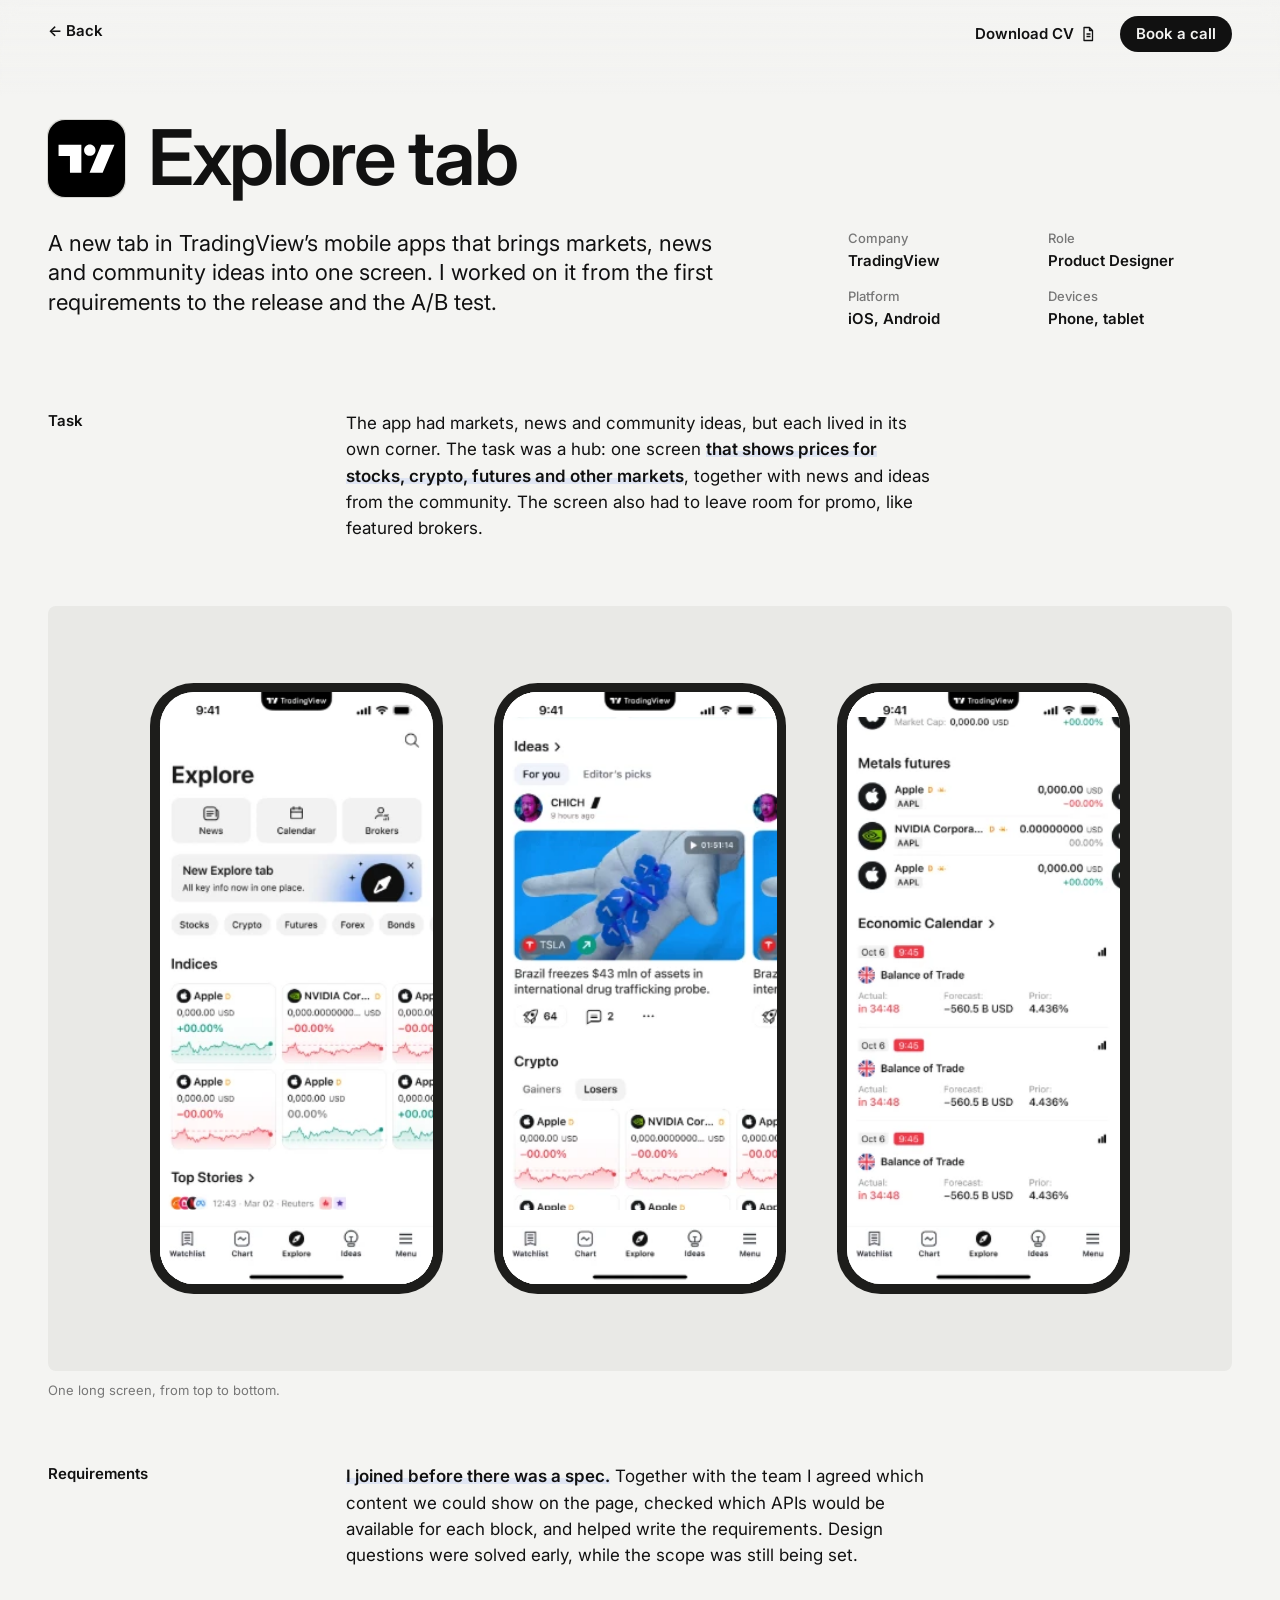
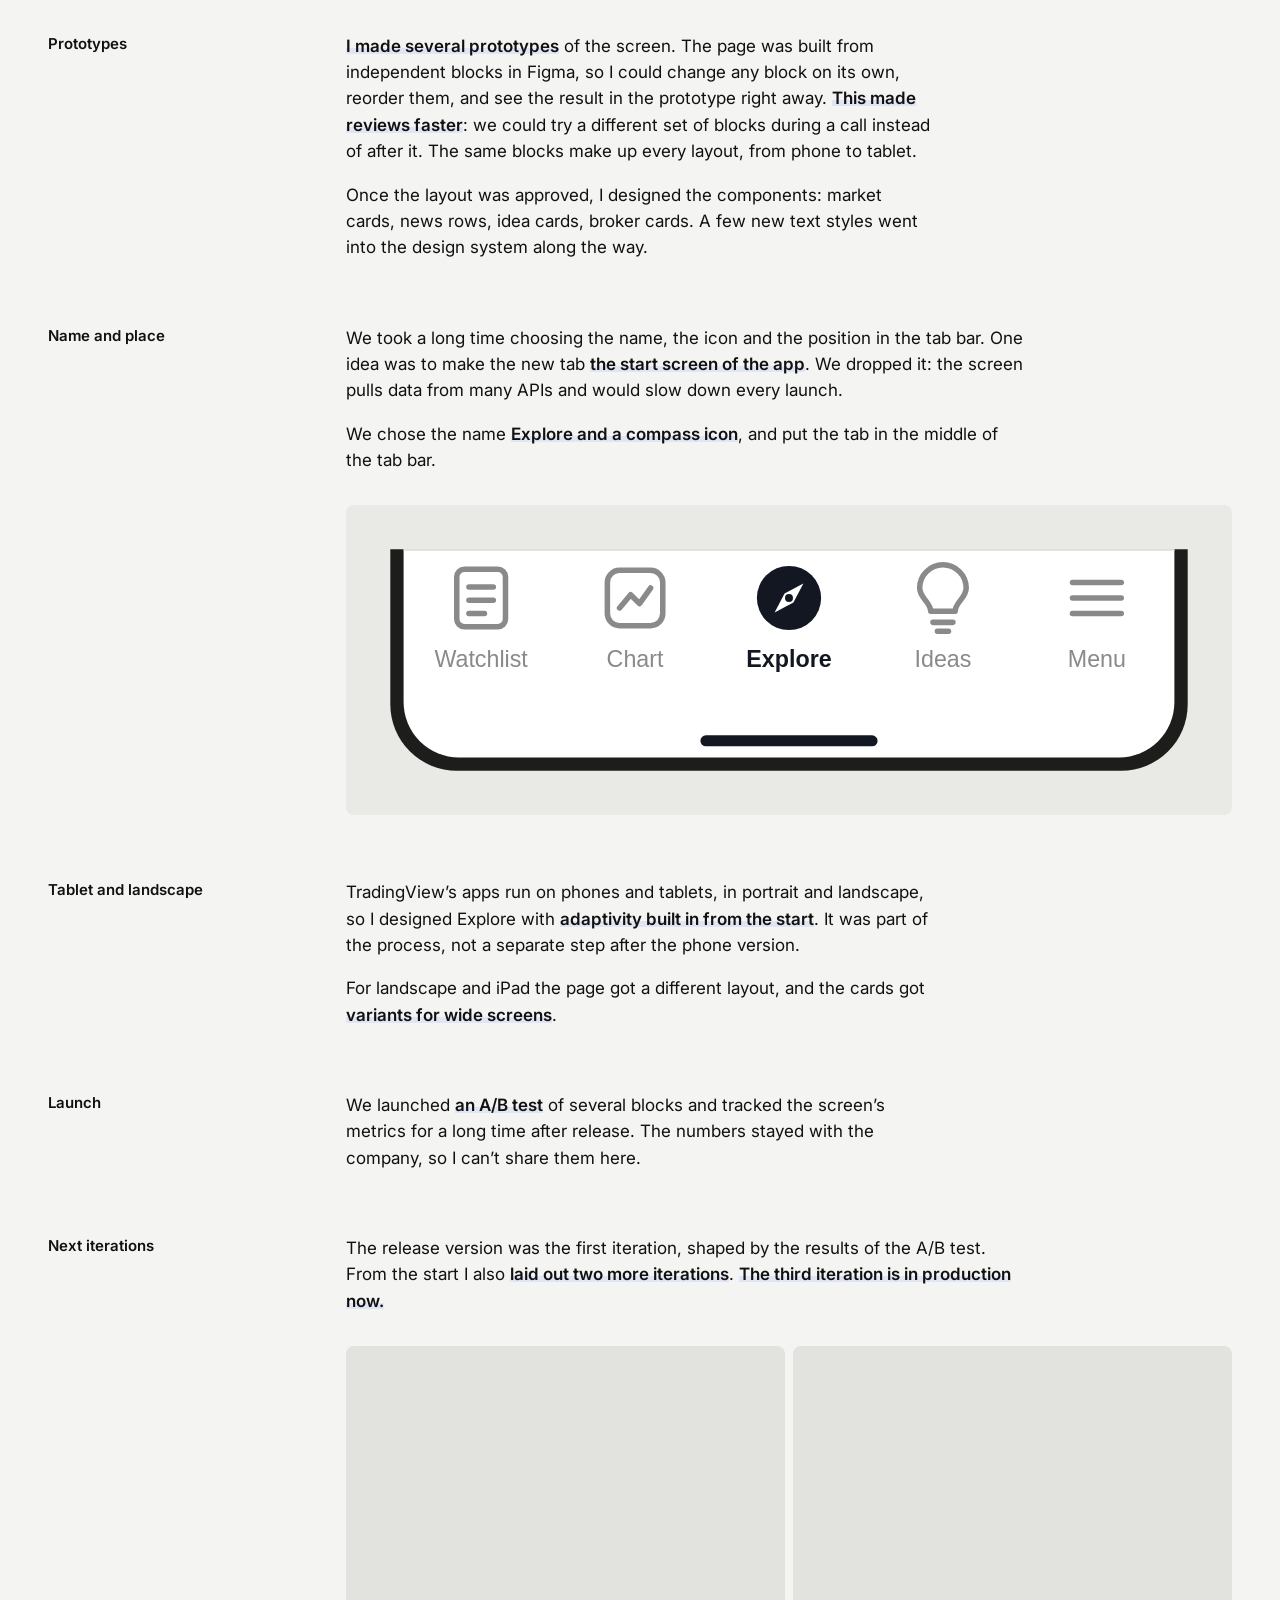
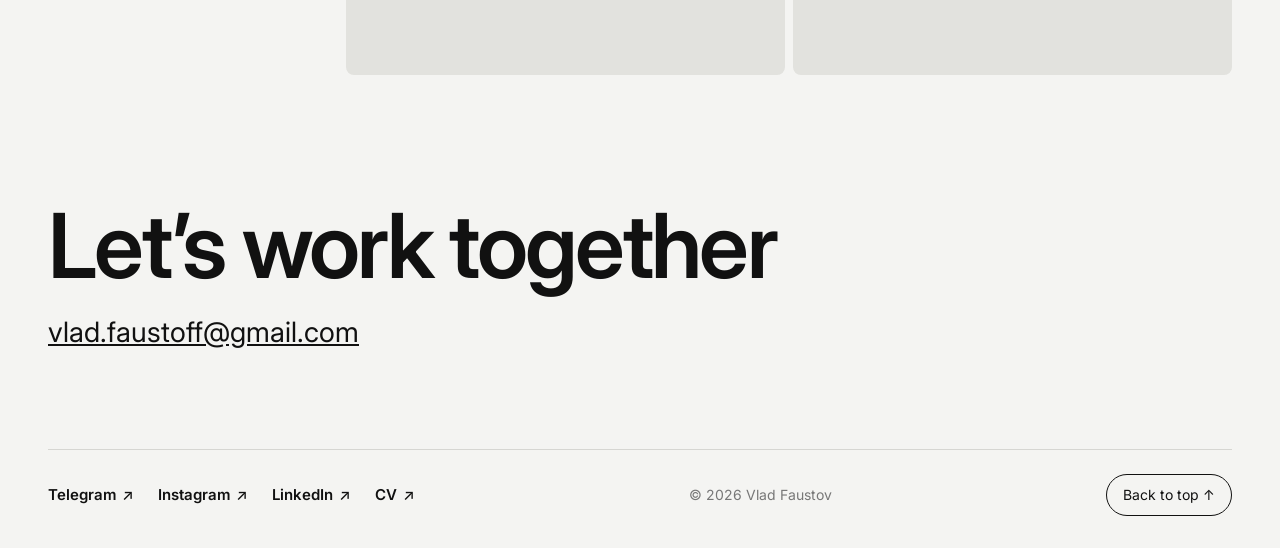
==== Site/cases/explore/index.html @ 8e5e7c3c "Add TradingView cases: Explore tab and iOS Widgets - Explore tab: hub screen story, three-phone scro" ====
<!doctype html>
<html lang="en">
<head>
  <meta charset="utf-8">
  <meta name="viewport" content="width=device-width, initial-scale=1">
  <title>Explore tab · Vlad Faustov</title>
  <link rel="icon" href="../../favicon.ico" sizes="any">
  <link rel="icon" href="../../assets/favicon/favicon-32.png" type="image/png">
  <link rel="apple-touch-icon" href="../../assets/favicon/apple-touch-icon.png">
  <meta name="description" content="Explore: a new hub tab in TradingView’s mobile apps that brings markets, news, ideas and brokers into one screen.">
  <link rel="preconnect" href="https://fonts.googleapis.com">
  <link rel="preconnect" href="https://fonts.gstatic.com" crossorigin>
  <link rel="stylesheet" href="https://fonts.googleapis.com/css2?family=Inter:wght@400;500;600;700&display=swap">
  <link rel="stylesheet" href="../../css/style.css">
  <link rel="stylesheet" href="../../css/case.css">
</head>
<body id="top">

  <!-- ============ TOP BLUR + NAV ============ -->
  <div class="top-blur" aria-hidden="true">
    <div></div><div></div><div></div><div></div><div></div><div></div>
  </div>

  <a class="link back" href="../../#work">← Back</a>

  <nav class="nav" aria-label="Main">
    <a class="link" href="#">Download CV <svg class="icon" viewBox="0 0 16 16" aria-hidden="true"><path d="M4 1.5h5.5L12.5 4.5v10h-8.5z M9.5 1.5v3h3 M6.5 8h4 M6.5 10.5h4" fill="none" stroke="currentColor" stroke-width="1.3" stroke-linejoin="round"/></svg></a>
    <a class="btn btn--primary" href="https://calendar.notion.so/meet/faustov/interview" target="_blank" rel="noopener">Book a call</a>
  </nav>

  <main>

    <!-- ============ CASE HEADER ============ -->
    <header class="cs-head">
      <h1 class="cs-head__title">
        <img class="cs-head__icon" src="../../assets/cases/explore/icon.svg" width="180" height="180" alt="">
        Explore tab
      </h1>
      <p class="cs-head__lead">
        A new tab in TradingView’s mobile apps that brings markets, news and
        community ideas into one screen. I worked on it from the first
        requirements to the release and the A/B test.
      </p>
      <dl class="cs-head__meta">
        <div><dt>Company</dt><dd>TradingView</dd></div>
        <div><dt>Role</dt><dd>Product Designer</dd></div>
        <div><dt>Platform</dt><dd>iOS, Android</dd></div>
        <div><dt>Devices</dt><dd>Phone, tablet</dd></div>
      </dl>
    </header>

    <!-- Block: task -->
    <section class="cs-block">
      <h2 class="cs-block__label">Task</h2>
      <div class="cs-block__body--text cs-text">
        <p>
          The app had markets, news and community ideas, but each lived in its own
          corner. The task was a hub: one screen <mark class="hl">that shows prices for stocks, crypto,
          futures and other markets</mark>, together with news and ideas from the community.
          The screen also had to leave room for promo, like featured brokers.
        </p>
      </div>
    </section>

    <!-- Block: three phones, one long screen at different scroll positions.
         Each phone shows the same tall screenshot (screen.webp, 235×2000);
         --y is the scroll offset in source pixels. To use a sharper export,
         replace the file and keep the same proportions. -->
    <section class="cs-block cs-block--full">
      <figure class="cs-figure">
        <div class="ex-phones" role="img"
             aria-label="The Explore screen on three iPhones, scrolled to the top, the middle and the end: indices, top stories, stocks, ideas, crypto, brokers, futures and the economic calendar">
          <div class="ex-phone" style="--y: 0"><div class="ex-phone__screen">
            <img class="ex-phone__page" src="../../assets/cases/explore/screen.webp" alt="">
            <div class="ex-phone__tabs"><img src="../../assets/cases/explore/screen.webp" alt=""></div>
          </div></div>
          <div class="ex-phone" style="--y: 760"><div class="ex-phone__screen">
            <img class="ex-phone__page" src="../../assets/cases/explore/screen.webp" alt="">
            <div class="ex-phone__status"><img src="../../assets/cases/explore/screen.webp" alt=""></div>
            <div class="ex-phone__tabs"><img src="../../assets/cases/explore/screen.webp" alt=""></div>
          </div></div>
          <div class="ex-phone" style="--y: 1491"><div class="ex-phone__screen">
            <img class="ex-phone__page" src="../../assets/cases/explore/screen.webp" alt="">
            <div class="ex-phone__status"><img src="../../assets/cases/explore/screen.webp" alt=""></div>
          </div></div>
        </div>
        <figcaption>One long screen, from top to bottom.</figcaption>
      </figure>
    </section>

    <!-- Block: requirements -->
    <section class="cs-block">
      <h2 class="cs-block__label">Requirements</h2>
      <div class="cs-block__body--text cs-text">
        <p>
          <mark class="hl">I joined before there was a spec.</mark> Together with the team I agreed which
          content we could show on the page, checked which APIs would be available
          for each block, and helped write the requirements. Design questions were
          solved early, while the scope was still being set.
        </p>
      </div>
    </section>

    <!-- Block: prototypes -->
    <section class="cs-block">
      <h2 class="cs-block__label">Prototypes</h2>
      <div class="cs-block__body--text cs-text">
        <p>
          <mark class="hl">I made several prototypes</mark> of the screen. The page was built from independent
          blocks in Figma, so I could change any block on its own, reorder them, and see
          the result in the prototype right away. <mark class="hl">This made reviews faster</mark>: we could
          try a different set of blocks during a call instead of after it.
          The same blocks make up every layout, from phone to tablet.
        </p>
        <p>
          Once the layout was approved, I designed the components: market cards, news
          rows, idea cards, broker cards. A few new text styles went into the design
          system along the way.
        </p>
      </div>
    </section>

    <!-- Block: name, icon, tab bar -->
    <section class="cs-block">
      <h2 class="cs-block__label">Name and place</h2>
      <div class="cs-block__body cs-stack">
        <div class="cs-text" style="max-width: 40em">
          <p>
            We took a long time choosing the name, the icon and the position in the tab bar.
            One idea was to make the new tab <mark class="hl">the start screen of the app</mark>. We dropped it:
            the screen pulls data from many APIs and would slow down every launch.
          </p>
          <p>
            We chose the name <mark class="hl">Explore and a compass icon</mark>, and put the tab in the middle
            of the tab bar.
          </p>
        </div>
        <figure class="cs-figure">
          <img src="../../assets/cases/explore/tabbar.svg" width="800" height="280" loading="lazy"
               alt="Tab bar: Watchlist, Chart, Explore with a filled compass icon in the middle, Ideas, Menu">
        </figure>
      </div>
    </section>

    <!-- Block: tablet & landscape -->
    <section class="cs-block">
      <h2 class="cs-block__label">Tablet and landscape</h2>
      <div class="cs-block__body--text cs-text">
        <p>
          TradingView’s apps run on phones and tablets, in portrait and landscape,
          so I designed Explore with <mark class="hl">adaptivity built in from the start</mark>.
          It was part of the process, not a separate step after the phone version.
        </p>
        <p>
          For landscape and iPad the page got a different layout, and the cards got
          <mark class="hl">variants for wide screens</mark>.
        </p>
      </div>
    </section>

    <!-- Block: launch -->
    <section class="cs-block">
      <h2 class="cs-block__label">Launch</h2>
      <div class="cs-block__body--text cs-text">
        <p>
          We launched <mark class="hl">an A/B test</mark> of several blocks and tracked the screen’s metrics
          for a long time after release. The numbers stayed with the company,
          so I can’t share them here.
        </p>
      </div>
    </section>

    <!-- Block: next iterations (images to be added) -->
    <section class="cs-block">
      <h2 class="cs-block__label">Next iterations</h2>
      <div class="cs-block__body cs-stack">
        <div class="cs-text" style="max-width: 40em">
          <p>
            The release version was the first iteration, shaped by the results of
            the A/B test. From the start I also <mark class="hl">laid out two more iterations</mark>.
            <mark class="hl">The third iteration is in production now.</mark>
          </p>
        </div>
        <div class="cs-cols-2">
          <div class="cs-img cs-img--4x3"></div>
          <div class="cs-img cs-img--4x3"></div>
        </div>
      </div>
    </section>

  </main>

  <!-- ============ FOOTER ============ -->
  <footer class="footer" id="contact">
    <h2 class="footer__title">Let’s work together</h2>
    <a class="footer__email" href="mailto:vlad.faustoff@gmail.com">vlad.faustoff@gmail.com</a>

    <div class="footer__bottom">
      <ul class="footer__links">
        <li><a class="link link--ext" href="https://t.me/faustov" target="_blank" rel="noopener noreferrer">Telegram</a></li>
        <li><a class="link link--ext" href="https://instagram.com/vladfaustov" target="_blank" rel="noopener noreferrer">Instagram</a></li>
        <li><a class="link link--ext" href="https://www.linkedin.com/in/faustov/" target="_blank" rel="noopener noreferrer">LinkedIn</a></li>
        <li><a class="link link--ext" href="#">CV</a></li>
      </ul>
      <p class="footer__copy">© 2026 Vlad Faustov</p>
      <a class="to-top" href="#top">Back to top ↑</a>
    </div>
  </footer>

</body>
</html>
---- Site/css/style.css ----
/* ==========================================================
   Rough skeleton — layout only, no effects yet.
   ========================================================== */

:root {
  --bg: #f4f4f2;
  --fg: #111;
  --muted: #777;
  --line: #d6d6d2;
  --ph: #e2e2de;

  --gutter: 48px;
  --gap: 16px;
  --card-gap: 8px;     /* between case cards and Playground tiles */
  --radius: 8px;      /* as on the Framer site: cards, playground tiles, photo */

  /* SF Pro via the system font: Apple doesn't allow hosting SF Pro on the
     web, but -apple-system renders it on macOS/iOS. Elsewhere — Inter,
     the closest free match (only downloaded when actually used). */
  --font: -apple-system, BlinkMacSystemFont, "SF Pro Text", "SF Pro Display", "Inter", "Segoe UI", Roboto, "Helvetica Neue", Arial, sans-serif;
}

*,
*::before,
*::after { box-sizing: border-box; }

html { scroll-behavior: smooth; }

/* No rubber-band bounce at the page edges: in Safari the bounce moves
   the content under the fixed blur and leaves the blur offset. */
html,
body { overscroll-behavior-y: none; }

body {
  margin: 0;
  background: var(--bg);
  color: var(--fg);
  font: 16px/1.45 var(--font);
  -webkit-font-smoothing: antialiased;
}

a { color: inherit; }
h1, h2, h3, h4, p, dl, dd, ul { margin: 0; }
ul { padding: 0; list-style: none; }

/* --- Helpers ----------------------------------------------------------- */

.label,
.job__dates,
.award__place {
  font-size: 13px;
  font-weight: 500;
  color: var(--muted);
}

/* NDA badge: same grey as empty case cards, dark grey text */
.tag {
  --tag-fg: #555;
  display: inline-block;
  margin-left: 2px;            /* + the space in the markup */
  padding: 1px 5px;
  border-radius: 4px;
  background: var(--ph);
  color: var(--tag-fg);
  font-size: 10px;
  font-weight: 600;
  line-height: 14px;
  letter-spacing: .02em;
  vertical-align: 6px;         /* centered on the title's cap height */
}

/* Grey placeholder for future images */
.ph {
  display: grid;
  place-items: center;
  background: var(--ph);
  border-radius: var(--radius);
  font-size: 12px;
  color: var(--muted);
}

/* --- Links (Framer style: semibold, no underline, ↗ for external) ------ */

.link {
  display: inline-flex;
  align-items: center;
  gap: 6px;
  font-weight: 600;
  font-size: 15px;
  line-height: 30px;
  text-decoration: none;
  color: var(--fg);
}

.link--ext::after {
  content: "↗";
  font-weight: 500;
}

.icon { width: 16px; height: 16px; }

/* --- Nav --------------------------------------------------------------- */

.nav {
  position: fixed;
  top: 16px;
  right: var(--gutter);
  z-index: 20;
  display: flex;
  align-items: center;
  gap: 24px;
}

/* --- Buttons ------------------------------------------------------------ */

.btn {
  display: inline-flex;
  align-items: center;
  height: 36px;
  padding: 0 16px;
  border-radius: 999px;
  font-weight: 600;
  font-size: 15px;
  text-decoration: none;
  white-space: nowrap;
  transition: opacity .15s ease;
}

.btn--primary {
  background: var(--fg);
  color: var(--bg);
}

.btn--primary:hover { opacity: .8; }

/* --- Progressive top blur ----------------------------------------------
   Stack of layers; each blurs twice as strong as the previous one and is
   masked to its own band, so blur grows smoothly towards the top edge.
   Fixes vs. the Framer version:
   - each layer is taller than the visible band (--blur-extra), so
     backdrop-filter has real pixels to sample below the band and
     there's no hard seam at the bottom edge;
   - masks overlap (fade in / hold / fade out), no visible steps;
   - -webkit- prefix for Safari, pointer-events off, gradient
     fallback where backdrop-filter isn't supported.
   ----------------------------------------------------------------------- */

.top-blur {
  --blur-h: 96px;     /* visible band height */
  --blur-extra: 32px; /* sampling area below the band */
  --blur-pad: 2px;    /* part hidden above the viewport */
  --s: calc(var(--blur-h) / 6);

  /* Top edge sits 2px above the screen: backdrop-filter leaves the
     outermost pixel row unblurred (1px see-through line in Safari).
     Kept tiny on purpose — Safari can lose the off-screen part of a
     fixed backdrop layer while scrolling, which shifts the whole blur
     down by that amount. */
  position: fixed;
  top: calc(var(--blur-pad) * -1);
  left: 0;
  right: 0;
  height: calc(var(--blur-pad) + var(--blur-h) + var(--blur-extra));
  z-index: 10;
  pointer-events: none;

  /* Own compositing layer: keeps Safari from desyncing the backdrop
     from the scrolled content during fast/momentum scrolling. */
  transform: translateZ(0);
  will-change: transform;
}

.top-blur > div {
  position: absolute;
  inset: 0;
  -webkit-backdrop-filter: blur(var(--b));
  backdrop-filter: blur(var(--b));
  /* band for layer n: fade in → hold → fade out, measured from the screen top */
  -webkit-mask-image: linear-gradient(to bottom,
    transparent calc(var(--blur-pad) + var(--m1)), #000 calc(var(--blur-pad) + var(--m2)),
    #000 calc(var(--blur-pad) + var(--m3)), transparent calc(var(--blur-pad) + var(--m4)));
  mask-image: linear-gradient(to bottom,
    transparent calc(var(--blur-pad) + var(--m1)), #000 calc(var(--blur-pad) + var(--m2)),
    #000 calc(var(--blur-pad) + var(--m3)), transparent calc(var(--blur-pad) + var(--m4)));
}

/* strongest at the top … weakest at the bottom */
.top-blur > div:nth-child(1) { --b: 16px;  --m1: -100px;            --m2: 0px;               --m3: var(--s);              --m4: calc(var(--s) * 2); }
.top-blur > div:nth-child(2) { --b: 8px;   --m1: 0px;               --m2: var(--s);          --m3: calc(var(--s) * 2);    --m4: calc(var(--s) * 3); }
.top-blur > div:nth-child(3) { --b: 4px;   --m1: var(--s);          --m2: calc(var(--s) * 2); --m3: calc(var(--s) * 3);   --m4: calc(var(--s) * 4); }
.top-blur > div:nth-child(4) { --b: 2px;   --m1: calc(var(--s) * 2); --m2: calc(var(--s) * 3); --m3: calc(var(--s) * 4);  --m4: calc(var(--s) * 5); }
.top-blur > div:nth-child(5) { --b: 1px;   --m1: calc(var(--s) * 3); --m2: calc(var(--s) * 4); --m3: calc(var(--s) * 5);  --m4: calc(var(--s) * 6); }
.top-blur > div:nth-child(6) { --b: 0.5px; --m1: calc(var(--s) * 4); --m2: calc(var(--s) * 5); --m3: calc(var(--s) * 6);  --m4: calc(var(--s) * 7); }

/* Soft tint so the nav stays readable over busy images */
.top-blur::after {
  content: "";
  position: absolute;
  inset: var(--blur-pad) 0 var(--blur-extra) 0;
  background: linear-gradient(to bottom, color-mix(in srgb, var(--bg) 55%, transparent), transparent);
}

@supports not ((backdrop-filter: blur(1px)) or (-webkit-backdrop-filter: blur(1px))) {
  .top-blur::after { background: linear-gradient(to bottom, var(--bg) 30%, transparent); }
}

/* --- Hero -------------------------------------------------------------- */

/* text | flexible space | links | photo — links stay next to the photo
   on any screen width, like in the Framer version */
.hero {
  display: grid;
  grid-template-columns: minmax(0, 560px) 1fr auto auto;
  gap: 32px 24px;
  padding: 120px var(--gutter) 64px;
  border-bottom: 1px solid var(--line);
}

.hero__text {
  grid-column: 1;
  display: grid;
  gap: 20px;
  align-content: start;
  font-weight: 600;
  font-size: 17px;
  line-height: 1.2;
}

.hero__hi { font: inherit; }

.hero__note {
  font-size: 13px;
  font-weight: 500;
  color: var(--muted);
}

.hero__links {
  grid-column: 3;
  display: grid;
  justify-items: end;
  align-content: start;
  gap: 6px;
}

.hero__photo {
  grid-column: 4;
  display: block;
  width: 150px;
  height: auto;
  aspect-ratio: 3 / 4;
  object-fit: cover;
  border-radius: var(--radius);
  background: var(--ph);   /* while the image loads */
}

/* --- Sections ---------------------------------------------------------- */

.section {
  padding: 64px var(--gutter);
  border-bottom: 1px solid var(--line);
}

/* No section headings: the first row starts right at the section top */
.section > .job:first-child { padding-top: 0; border-top: 0; }

/* --- Job --------------------------------------------------------------- */

.job {
  display: grid;
  grid-template-columns: repeat(12, 1fr);
  gap: var(--gap);
  padding: 32px 0;
  border-top: 1px solid var(--line);
}

.job__info {
  grid-column: 1 / 5;
  grid-row: 1;
  display: grid;
  gap: 4px;
  align-content: start;
}

/* Optional company icon: a smaller tile on the title line */
.job__info--icon { grid-template-columns: auto minmax(0, 1fr); column-gap: 12px; }
.job__info--icon > * { grid-column: 1 / -1; }
.job__info--icon > .job__icon { grid-column: 1; grid-row: 1; align-self: start; }
/* Icon lines up with the first line of the title, even when it wraps */
.job__info--icon > .job__company { grid-column: 2; grid-row: 1; align-self: start; padding-top: calc((40px - 1.15em) / 2); }

.job__company { font-size: 28px; line-height: 1.15; font-weight: 600; letter-spacing: -.01em; }
.job__role { color: var(--muted); }
.job__about { margin-top: 12px; font-size: 14px; color: var(--muted); }

/* Cases take 2/3 of the row and show two cards at a time. With more
   than two, the row scrolls sideways (js/cases.js adds the arrows);
   the info column stays put. */
.job__cases {
  grid-column: 5 / -1;
  grid-row: 1;
  display: flex;
  gap: var(--card-gap);
  min-width: 0;
  overflow-x: auto;
  overscroll-behavior-x: contain;
  scroll-snap-type: x mandatory;
  scroll-behavior: smooth;
  scrollbar-width: none;
}
.job__cases::-webkit-scrollbar { display: none; }

.job__cases > .case {
  flex: 0 0 calc((100% - var(--card-gap)) / 2);
  scroll-snap-align: start;
}

/* Arrow layer: sits over the cards in the same grid cell, doesn't scroll.
   Arrows are vertically centred on the 4:3 images. */
.cases-nav {
  grid-column: 5 / -1;
  grid-row: 1;
  position: relative;
  container-type: inline-size;
  pointer-events: none;
}

.cases-nav__btn {
  position: absolute;
  top: calc((100cqw - var(--card-gap)) / 2 * .375);
  translate: 0 -50%;
  display: grid;
  place-items: center;
  width: 44px;
  height: 44px;
  padding: 0;
  border: 0;
  border-radius: 50%;
  background: #fff;
  color: var(--fg);
  box-shadow: 0 1px 2px rgb(0 0 0 / .08), 0 4px 16px rgb(0 0 0 / .12);
  font: inherit;
  font-size: 18px;
  line-height: 1;
  cursor: pointer;
  pointer-events: auto;
  transition: opacity .2s, scale .2s;
}
.cases-nav__btn:hover { scale: 1.06; }
.cases-nav__btn--prev { left: 12px; }
.cases-nav__btn--next { right: 12px; }
.cases-nav__btn[hidden] { display: grid; opacity: 0; pointer-events: none; }

/* --- Case card --------------------------------------------------------- */

.case {
  display: grid;
  /* Safari: an aspect-ratio child can push its grid item wider than the
     track, so cards overlapped. Lock the card to its track width. */
  grid-template-columns: minmax(0, 1fr);
  min-width: 0;
  gap: 6px;
  align-content: start;
  text-decoration: none;
}

.case__img {
  width: 100%;
  min-width: 0;
  aspect-ratio: 4 / 3;
  margin-bottom: 8px;
}

/* Real image in a card (placeholders use .ph) */
img.case__img {
  display: block;
  height: auto;
  object-fit: cover;
  border-radius: var(--radius);
  background: var(--ph);
}
/* Inlined SVG cover (js/cases.js): same box as an <img> cover */
svg.case__img {
  display: block;
  height: auto;
  clip-path: inset(0 round var(--radius));
}

/* Cover frame (js/cases.js): the cover zooms 10% on hover, same as the
   Playground video tiles, and stays clipped to the rounded corners */
.case__frame {
  min-width: 0;
  margin-bottom: 8px;
  overflow: hidden;
  isolation: isolate;   /* Safari: keep the scaled cover clipped */
  border-radius: var(--radius);
}
.case__frame > .case__img {
  margin-bottom: 0;
  transition: transform .6s cubic-bezier(.2, .7, .2, 1);
}
.case:hover .case__frame > .case__img,
.case:focus-visible .case__frame > .case__img { transform: scale(1.1); }
@media (prefers-reduced-motion: reduce) {
  .case__frame > .case__img { transition: none; transform: none !important; }
}

/* --- Animated case covers ----------------------------------------------
   The motion runs only while the card is hovered or focused, and pauses
   in place when the pointer leaves. Paused at 0% the keyframes give the
   resting state, so "reduce motion" just keeps everything paused. */

.kyc-col,
.tk {
  animation-play-state: paused;
}
.case:hover :is(.kyc-col, .tk),
.case:focus-visible :is(.kyc-col, .tk) {
  animation-play-state: running;
}
@media (prefers-reduced-motion: reduce) {
  .case:hover :is(.kyc-col, .tk),
  .case:focus-visible :is(.kyc-col, .tk) { animation-play-state: paused; }
}

/* KYC: three columns of screens drift, the middle one the other way.
   A column repeats every three screens (990 units), so the loop is seamless. */
.kyc-col {
  animation-duration: 60s;
  animation-timing-function: linear;
  animation-iteration-count: infinite;
}
.kyc-col--up   { animation-name: kyc-up; }
.kyc-col--down { animation-name: kyc-down; }
@keyframes kyc-up   { to { transform: translateY(-990px); } }
@keyframes kyc-down { to { transform: translateY(990px); } }

/* Tokens: the component sheet gets used. One ~9s timeline, played forward
   and then back (alternate), so changes are undone in reverse. Controls
   overlap and jump around the sheet a bit, but never more than two at once. */
.tk {
  transform-box: fill-box;
  transform-origin: center;
  animation-duration: 9.3s;
  animation-timing-function: ease-in-out;
  animation-iteration-count: infinite;
  animation-direction: alternate;
}
.tk-b1  { animation-name: tk-b1; }
.tk-b2  { animation-name: tk-b2; }
.tk-focus { animation-name: tk-focus; }
.tk-caret { animation-name: tk-caret; }
.tk-d1 { animation-name: tk-d1; }
.tk-d2 { animation-name: tk-d2; }
.tk-d3 { animation-name: tk-d3; }
.tk-d4 { animation-name: tk-d4; }
.tk-d5 { animation-name: tk-d5; }
.tk-d6 { animation-name: tk-d6; }
.tk-d7 { animation-name: tk-d7; }
.tk-d8 { animation-name: tk-d8; }
.tk-t2-track { animation-name: tk-on; }
.tk-t2-knob  { animation-name: tk-t2-knob; }
.tk-cb       { animation-name: tk-cb; }
.tk-cb-mark  { animation-name: tk-cb-mark; stroke-dasharray: 1; }
.tk-r1, .tk-r1-dot { animation-name: tk-r1; }
.tk-r2, .tk-r2-dot { animation-name: tk-r2; }
.tk-seg   { animation-name: tk-seg; }
.tk-fill  { animation-name: tk-fill; transform-origin: left center; }
.tk-knob  { animation-name: tk-knob; }
.tk-chip1 { animation-name: tk-chip1; }
.tk-chip2 { animation-name: tk-chip2; }
.tk-t1-track { animation-name: tk-off; }
.tk-t1-knob  { animation-name: tk-t1-knob; }
.tk-tab1 { animation-name: tk-tab1; }
.tk-tab3 { animation-name: tk-tab3; }

/* 2%: press primary button */
@keyframes tk-b1 { 0%, 2% { transform: scale(1); } 4% { transform: scale(.94); } 7%, 100% { transform: scale(1); } }
/* 6-40%: focus the password field, dots appear one by one, the caret follows */
@keyframes tk-focus { 0%, 6% { opacity: 0; } 8%, 37% { opacity: 1; } 40%, 100% { opacity: 0; } }
@keyframes tk-d1 { 0%, 10% { opacity: 0; transform: scale(.3); } 11%, 100% { opacity: 1; transform: scale(1); } }
@keyframes tk-d2 { 0%, 13% { opacity: 0; transform: scale(.3); } 14%, 100% { opacity: 1; transform: scale(1); } }
@keyframes tk-d3 { 0%, 16% { opacity: 0; transform: scale(.3); } 17%, 100% { opacity: 1; transform: scale(1); } }
@keyframes tk-d4 { 0%, 19% { opacity: 0; transform: scale(.3); } 20%, 100% { opacity: 1; transform: scale(1); } }
@keyframes tk-d5 { 0%, 22% { opacity: 0; transform: scale(.3); } 23%, 100% { opacity: 1; transform: scale(1); } }
@keyframes tk-d6 { 0%, 25% { opacity: 0; transform: scale(.3); } 26%, 100% { opacity: 1; transform: scale(1); } }
@keyframes tk-d7 { 0%, 28% { opacity: 0; transform: scale(.3); } 29%, 100% { opacity: 1; transform: scale(1); } }
@keyframes tk-d8 { 0%, 31% { opacity: 0; transform: scale(.3); } 32%, 100% { opacity: 1; transform: scale(1); } }
@keyframes tk-caret {
  0%, 6% { opacity: 0; transform: translateX(0); }
  8% { opacity: 1; }
  10% { transform: translateX(0px); }
  11% { transform: translateX(12px); }
  13% { transform: translateX(12px); }
  14% { transform: translateX(25px); }
  16% { transform: translateX(25px); }
  17% { transform: translateX(38px); }
  19% { transform: translateX(38px); }
  20% { transform: translateX(51px); }
  22% { transform: translateX(51px); }
  23% { transform: translateX(64px); }
  25% { transform: translateX(64px); }
  26% { transform: translateX(77px); }
  28% { transform: translateX(77px); }
  29% { transform: translateX(90px); }
  31% { transform: translateX(90px); }
  32% { transform: translateX(103px); }
  37% { opacity: 1; }
  40%, 100% { opacity: 0; transform: translateX(103px); }
}
/* 16%: slider, while the password is still being typed */
@keyframes tk-fill { 0%, 16% { transform: scaleX(1); } 24%, 100% { transform: scaleX(1.46); } }
@keyframes tk-knob { 0%, 16% { transform: translateX(0); } 24%, 100% { transform: translateX(60px); } }
/* 28%: chips */
@keyframes tk-chip1 { 0%, 28% { opacity: 1; } 31%, 100% { opacity: 0; } }
@keyframes tk-chip2 { 0%, 28% { opacity: 0; } 31%, 100% { opacity: 1; } }
/* 35%: tab bar */
@keyframes tk-tab1 { 0%, 35% { opacity: 1; } 38%, 100% { opacity: 0; } }
@keyframes tk-tab3 { 0%, 35% { opacity: 0; } 38%, 100% { opacity: 1; } }
/* 44%: switch on */
@keyframes tk-on      { 0%, 44% { opacity: 0; } 47%, 100% { opacity: 1; } }
@keyframes tk-t2-knob { 0%, 44% { transform: translateX(0); } 47%, 100% { transform: translateX(18px); } }
/* 52% and 55%: segmented control and radio, overlapping */
@keyframes tk-seg { 0%, 52% { transform: translateX(0); } 56%, 100% { transform: translateX(94px); } }
@keyframes tk-r1 { 0%, 55% { opacity: 1; transform: scale(1); } 58%, 100% { opacity: 0; transform: scale(.4); } }
@keyframes tk-r2 { 0%, 55% { opacity: 0; transform: scale(.4); } 58%, 100% { opacity: 1; transform: scale(1); } }
/* 64%: checkbox */
@keyframes tk-cb      { 0%, 64% { opacity: 0; } 66%, 100% { opacity: 1; } }
@keyframes tk-cb-mark { 0%, 65% { stroke-dashoffset: 1; } 68%, 100% { stroke-dashoffset: 0; } }
/* 74%: switch off */
@keyframes tk-off     { 0%, 74% { opacity: 1; } 77%, 100% { opacity: 0; } }
@keyframes tk-t1-knob { 0%, 74% { transform: translateX(18px); } 77%, 100% { transform: translateX(0); } }
/* 86%: press secondary button */
@keyframes tk-b2 { 0%, 86% { transform: scale(1); } 88% { transform: scale(.94); } 91%, 100% { transform: scale(1); } }

/* Live 3D card: the grey tile is half the size of the image area, centred;
   the model is drawn over the whole area and spills past the tile */
.case__3d { position: relative; }
.case__3d::before {
  content: "";
  position: absolute;
  inset: 25%;
  border-radius: var(--radius);
  background: var(--ph);
}
.case__3d canvas {
  position: relative;
  display: block;
  width: 100%;
  height: 100%;
  opacity: 0;
  transition: opacity .6s;
}
.case__3d.is-ready canvas { opacity: 1; }
.case__title { font-size: 16px; font-weight: 600; }
.case__desc { font-size: 14px; color: var(--muted); }

/* Clickable cases get an arrow; static ones don't */
.case--link .case__title::after { content: " →"; }

/* Title with an NDA tag: arrow goes right after the text, tag last */
.case__title:has(.tag) { display: flex; flex-wrap: wrap; align-items: baseline; column-gap: .3em; }
.case__title:has(.tag) .tag { order: 1; align-self: center; margin-left: 2px; vertical-align: 0; }

/* --- Awards (left) + Playground (right) -------------------------------
   Same columns as a job row: awards take the info column, playground
   takes the cases area. */

.split {
  display: grid;
  grid-template-columns: repeat(12, 1fr);
  gap: 40px var(--gap);
  align-items: start;
}

.split__awards {
  grid-column: 1 / 5;
  display: grid;
  gap: 4px;
}

.split__pg { grid-column: 5 / -1; }

/* Awards and Community share one item: icon tile on the left, text on the right */
.awards {
  display: grid;
  gap: 20px;
  margin-top: 20px;
}

.award {
  display: grid;
  grid-template-columns: 40px minmax(0, 1fr);
  column-gap: 12px;
  row-gap: 2px;
  align-content: start;
  text-decoration: none;
}

/* Icon tile (Awards, Community, company icons): 40px white square */
.award__icon,
.job__icon {
  grid-row: 1 / span 3;
  align-self: start;
  width: 40px;
  height: 40px;
  padding: 9px;
  box-sizing: border-box;
  border-radius: 10px;
  background: #fff;
  box-shadow: inset 0 0 0 1px rgb(0 0 0 / .06);
}
/* Company icon: an SVG logo sits inside the tile like the cups;
   a raster app icon (<img>) fills it edge to edge */
img.job__icon { padding: 0; object-fit: cover; }
div.job__icon { padding: 0; }
/* Logo that needs a black tile (TradingView) */
.job__icon--dark { padding: 2px; background: #000; box-shadow: none; }
.award__title { font-size: 15px; font-weight: 600; }
.award__desc { font-size: 13px; color: var(--muted); }
.award--link .award__title::after { content: " ↗"; font-weight: 500; }

/* Second list in the left column (Awards under Community) */
.split__next { margin-top: 48px; }

/* --- Playground (cursor grid, logic in js/playground.js) --------------- */

/* Each row is a justified line: flex: <aspect> 1 0 + aspect-ratio: <aspect> gives
   every tile in a row the same height and makes the row fill the full width.
   Rows never wrap; js/playground.js hides tiles that would make a row too short,
   so the whole grid always stays a clean rectangle. */
.pg__row {
  display: flex;
  flex-wrap: nowrap;
  /* js/playground.js reads these gaps, so CSS is the only place to change them */
  column-gap: var(--card-gap);
  margin-bottom: var(--card-gap);
}
.pg__row:last-child { margin-bottom: 0; }

.pg__tile {
  position: relative;
  isolation: isolate;   /* Safari: keep the scaled video clipped to the rounded corners */
  min-width: 0;   /* otherwise a <video>'s intrinsic width can stretch the row */
  overflow: hidden;
  border-radius: var(--radius);
  border: 1px solid rgb(0 0 0 / .08);
  background: var(--ph);
}

.pg__tile--hidden { display: none; }

/* Background is a bit larger than the tile so the parallax has room */
.pg__media {
  width: 100%;
  height: 100%;
  background-size: 120% 120%;
  background-position: 50% 50%;
}

/* Video tiles: fill the tile, cropping the frame as needed (source videos are shot
   with spare room, e.g. a square video in a wide tile loses only its top and bottom) */
.pg__media--video {
  display: block;
  object-fit: cover;
  object-position: 50% 50%;
  /* background = the video's own backdrop colour (set inline from the tile's `c`),
     so a sub-pixel gap at the edge never shows as a dark line */
  transition: transform .6s cubic-bezier(.2, .7, .2, 1);
}

/* Slight zoom while the cursor is over a video tile */
.pg__tile:hover .pg__media--video { transform: scale(1.1); }

.pg__label {
  position: absolute;
  left: 14px;
  bottom: 12px;
  color: #fff;
  font-size: 13px;
  opacity: .85;
  mix-blend-mode: difference;
}

/* --- Footer ------------------------------------------------------------ */

.footer {
  padding: 96px var(--gutter) 32px;
}

.footer__title {
  font-size: clamp(40px, 7vw, 96px);
  line-height: .95;
  letter-spacing: -.03em;
  font-weight: 600;
}

.footer__email {
  display: inline-block;
  margin-top: 24px;
  font-size: clamp(18px, 2.5vw, 28px);
}

.footer__bottom {
  display: flex;
  flex-wrap: wrap;
  align-items: center;
  justify-content: space-between;
  gap: 16px;
  margin-top: 96px;
  padding-top: 24px;
  border-top: 1px solid var(--line);
  font-size: 14px;
}

.footer__links { display: flex; flex-wrap: wrap; gap: 4px 24px; }
.footer__copy { color: var(--muted); }

.to-top {
  padding: 10px 16px;
  border: 1px solid var(--fg);
  border-radius: 999px;
  text-decoration: none;
}

/* --- Tablet ------------------------------------------------------------ */

@media (max-width: 960px) {
  /* Hero keeps the desktop layout (text | links | photo), like on Framer */
  .hero { column-gap: 16px; }
  .hero__photo { width: 130px; }

  .job__info,
  .job__cases,
  .cases-nav,
  .split__awards,
  .split__pg { grid-column: 1 / -1; }
  .job__cases,
  .cases-nav { grid-row: 2; }

  .awards { grid-template-columns: repeat(3, 1fr); gap: var(--gap); }
}

/* --- Hero on narrow screens (Framer layout) ----------------------------
   Text on top, full width. Below: links on the left, photo on the right,
   bottom-aligned with the last link. */

@media (max-width: 700px) {
  .hero { grid-template-columns: 1fr auto; row-gap: 32px; }
  .hero__text { grid-column: 1 / -1; }
  .hero__links { grid-column: 1; align-self: end; justify-items: start; gap: 4px; }
  .hero__photo { grid-column: 2; align-self: end; width: 100px; }
}

/* --- Phone ------------------------------------------------------------- */

@media (max-width: 600px) {
  :root { --gutter: 24px; }

  .hero { padding-top: 112px; padding-bottom: 48px; }  /* text starts below the top blur */
  .nav { gap: 16px; }

  /* Two half-width cards per row, no sideways scroll */
  .job__company { font-size: 24px; }

  .job__cases {
    display: grid;
    grid-template-columns: repeat(2, minmax(0, 1fr));
    row-gap: 24px;
    overflow: visible;
  }
  .cases-nav { display: none; }
  .case__title { font-size: 15px; }
  .case__desc { font-size: 13px; }
  .awards { grid-template-columns: 1fr; gap: 20px; }

  .footer__bottom { flex-direction: column; align-items: flex-start; }
}
---- Site/css/case.css ----
/* ==========================================================
   Case study page — rough skeleton.
   Loaded after style.css; reuses its tokens, nav, blur, footer.

   Cases won't all look the same, so the page is built from
   independent blocks. Each block is a 12-column row: an optional
   side label in columns 1-3, content in 4-12 or full width.
   Mix and reorder blocks freely per case.
   ========================================================== */

/* --- Back link (top-left, mirrors the nav) ---------------------------- */

.back {
  position: fixed;
  top: 16px;
  left: var(--gutter);
  z-index: 20;
}

/* --- Case header ------------------------------------------------------- */

.cs-head {
  display: grid;
  grid-template-columns: repeat(12, 1fr);
  gap: 32px var(--gap);
  padding: 120px var(--gutter) 48px;
}

.cs-head__title {
  grid-column: 1 / -1;
  display: flex;
  align-items: center;
  gap: .3em;
  font-size: clamp(40px, 6vw, 80px);
  line-height: 1;
  letter-spacing: -.03em;
  font-weight: 600;
}

/* App icon before the title. The icon is a squircle with transparent
   corners, so the grey border is drawn with drop-shadows: they follow
   the icon's real shape, unlike border-radius. */
.cs-head__icon {
  --ring: #d6d6d2;
  flex: none;
  width: 1em;
  height: 1em;
  filter:
    drop-shadow(1px 0 0 var(--ring))
    drop-shadow(-1px 0 0 var(--ring))
    drop-shadow(0 1px 0 var(--ring))
    drop-shadow(0 -1px 0 var(--ring));
}

.cs-head__lead {
  grid-column: 1 / 8;
  margin: 0;
  font-size: clamp(18px, 2vw, 22px);
  line-height: 1.35;
}

.cs-head__meta {
  grid-column: 9 / -1;
  display: grid;
  grid-template-columns: 1fr 1fr;
  gap: 16px;
  align-content: start;
}

.cs-head__meta dt { font-size: 13px; font-weight: 500; color: var(--muted); }
.cs-head__meta dd { margin: 2px 0 0; font-size: 15px; font-weight: 600; }

/* --- Blocks ------------------------------------------------------------ */

.cs-block {
  display: grid;
  grid-template-columns: repeat(12, 1fr);
  gap: var(--card-gap);
  padding: 32px var(--gutter);
}

.cs-block__label {
  grid-column: 1 / 4;
  font-size: 15px;
  font-weight: 600;
}

.cs-block__body       { grid-column: 4 / -1; }
.cs-block__body--text { grid-column: 4 / 10; }   /* comfortable line length */
.cs-block--full > *   { grid-column: 1 / -1; }

/* Placeholder media */
.cs-img      { display: block; width: 100%; border-radius: var(--radius); background: var(--ph); }
.cs-img--16x9 { aspect-ratio: 16 / 9; }
.cs-img--4x3  { aspect-ratio: 4 / 3; }
.cs-img--phone { aspect-ratio: 9 / 19.5; }
img.cs-img    { height: auto; object-fit: cover; }

/* Placeholder text: grey lines */
.ph-text { display: grid; gap: 10px; }
.ph-text span { height: 12px; border-radius: 3px; background: var(--ph); }
.ph-text span:nth-child(3n)   { width: 92%; }
.ph-text span:nth-child(4n)   { width: 76%; }
.ph-text span:last-child      { width: 48%; }
.ph-text--title span:first-child { height: 22px; width: 40%; margin-bottom: 6px; }

/* Grids inside a block */
.cs-cols-2 { display: grid; grid-template-columns: repeat(2, minmax(0, 1fr)); gap: var(--card-gap); }
.cs-cols-3 { display: grid; grid-template-columns: repeat(3, minmax(0, 1fr)); gap: var(--card-gap); }
.cs-cols-4 { display: grid; grid-template-columns: repeat(4, minmax(0, 1fr)); gap: var(--card-gap); }

/* Text + image side by side */
.cs-split {
  display: grid;
  grid-template-columns: minmax(0, 1fr) minmax(0, 1fr);
  gap: 32px;
  align-items: center;
}

/* Real text inside a block */
.cs-text { display: grid; gap: 1em; font-size: 17px; line-height: 1.55; }
.cs-text p { margin: 0; }
.cs-text--lead { font-size: clamp(18px, 2vw, 22px); line-height: 1.35; }

/* Image with its own aspect ratio (screenshots, mockups) */
.cs-figure { margin: 0; display: grid; gap: 10px; }
.cs-figure img { display: block; width: 100%; height: auto; border-radius: var(--radius); }
.cs-figure--white img { background: #fff; padding: 4% 3%; }
.cs-figure figcaption { font-size: 13px; color: var(--muted); }

/* Stack: text above media inside one body column */
.cs-stack { display: grid; gap: 32px; }

/* Metrics row */
.cs-metric { display: grid; gap: 6px; align-content: start; padding: 20px; border-radius: var(--radius); background: var(--ph); }
.cs-metric__value { font-size: clamp(28px, 3.2vw, 40px); font-weight: 600; letter-spacing: -.02em; line-height: 1.1; }
.cs-metric__label { font-size: 13px; line-height: 1.35; color: var(--muted); }

/* Quote */
.cs-quote {
  margin: 0;
  padding-left: 20px;
  border-left: 2px solid var(--fg);
  font-size: clamp(20px, 2.2vw, 26px);
  line-height: 1.35;
  letter-spacing: -.01em;
  font-weight: 500;
}
.cs-quote cite { display: block; margin-top: 12px; font-size: 13px; font-style: normal; font-weight: 500; color: var(--muted); letter-spacing: 0; }

/* Block type hint (for the skeleton only) */
.cs-hint {
  grid-column: 1 / -1;
  font-size: 12px;
  font-weight: 500;
  color: var(--muted);
}

/* --- Next case --------------------------------------------------------- */

.cs-next {
  display: grid;
  gap: 8px;
  margin: 64px var(--gutter) 0;
  padding: 48px 0;
  border-top: 1px solid var(--line);
  border-bottom: 1px solid var(--line);
  text-decoration: none;
}

.cs-next__label { font-size: 13px; font-weight: 500; color: var(--muted); }
.cs-next__title { font-size: clamp(28px, 4vw, 48px); font-weight: 600; letter-spacing: -.02em; }
.cs-next__title::after { content: " →"; }

/* --- Responsive -------------------------------------------------------- */

@media (max-width: 960px) {
  .cs-head__lead,
  .cs-head__meta,
  .cs-block__label,
  .cs-block__body,
  .cs-block__body--text { grid-column: 1 / -1; }

  .cs-head__meta { grid-template-columns: repeat(4, 1fr); }
  .cs-block__label { margin-bottom: 8px; }
}

@media (max-width: 600px) {
  .cs-head { padding-top: 112px; }
  .cs-head__meta { grid-template-columns: 1fr 1fr; }
  .cs-split,
  .cs-cols-2 { grid-template-columns: 1fr; }
  .cs-cols-3,
  .cs-cols-4 { grid-template-columns: repeat(2, minmax(0, 1fr)); }
}

/* NDA badge next to the case title: the card badge, scaled up */
/* A title with a badge flows as text, so the badge follows the last word */
.cs-head__title:has(> .tag) { display: block; }
.cs-head__title .tag {
  margin-left: .1em;
  padding: 3px 8px;
  border-radius: 6px;
  font-size: 14px;
  line-height: 18px;
  letter-spacing: .03em;
  vertical-align: .9em;
}

/* Token table: scrolls inside its box on narrow screens */
.cs-table-wrap { overflow-x: auto; border-radius: var(--radius); background: var(--ph); }
.cs-table { width: 100%; min-width: 560px; border-collapse: collapse; font-size: 14px; line-height: 1.4; }
.cs-table th { text-align: left; font-size: 12px; font-weight: 500; color: var(--muted); padding: 14px 16px 10px; }
.cs-table td { padding: 10px 16px; border-top: 1px solid var(--line); white-space: nowrap; font-variant-numeric: tabular-nums; }
.cs-table td:last-child { color: var(--muted); }
.cs-table code { font-family: ui-monospace, "SF Mono", Menlo, Consolas, monospace; font-size: 13px; }
.cs-table .sw {
  display: inline-block;
  width: 12px;
  height: 12px;
  margin-right: 8px;
  vertical-align: -1px;
  border-radius: 50%;
  background: var(--c);
  box-shadow: inset 0 0 0 1px rgba(0, 0, 0, .12);
}
.cs-caption { margin: -20px 0 0; font-size: 13px; color: var(--muted); }

/* Explore: three phones showing one tall screenshot at different scroll
   positions. The screenshot is 235×2000; a screen shows 235×509 of it.
   --y (per phone) is the scroll offset in source pixels. The status bar
   and tab bar are cut from the same image and pinned on top. */
.ex-phones {
  display: grid;
  grid-template-columns: repeat(3, minmax(0, 1fr));
  gap: clamp(16px, 4vw, 64px);
  padding: clamp(24px, 6vw, 80px) clamp(16px, 8vw, 140px);
  border-radius: var(--radius);
  background: #e9e9e6;
}
.ex-phone {
  padding: 3.2%;
  border-radius: 15% / 7%;
  background: #1d1d1b;
}
.ex-phone__screen {
  position: relative;
  aspect-ratio: 235 / 509;
  overflow: hidden;
  border-radius: 12.5% / 5.8%;
  background: #fff;
}
.ex-phone__screen img { position: absolute; left: 0; width: 100%; height: auto; max-width: none; }
.ex-phone__page { top: calc(-100% * var(--y) / 509); }
.ex-phone__status,
.ex-phone__tabs { position: absolute; left: 0; right: 0; overflow: hidden; background: #fff; }
.ex-phone__status { top: 0; height: calc(100% * 22 / 509); }
.ex-phone__status img { top: 0; }
.ex-phone__tabs { bottom: 0; height: calc(100% * 64 / 509); }
.ex-phone__tabs img { bottom: 0; }

/* Highlighted key point inside case text: semi-bold with a 10% blue
   marker stroke on the lower part of the line. Test on the Explore case. */
.hl {
  color: inherit;
  font-weight: 600;
  background: linear-gradient(transparent 58%, rgba(41, 98, 255, .1) 58%, rgba(41, 98, 255, .1) 92%, transparent 92%);
  -webkit-box-decoration-break: clone;
  box-decoration-break: clone;
}

/* --- iOS Widgets case --------------------------------------------------- */

.wd-ipad {
  padding: 3.4%;
  border-radius: 6.5% / 5%;
  background: #1d1d1b;
}
.wd-ipad__screen { overflow: hidden; border-radius: 3.6% / 2.7%; aspect-ratio: 3 / 4; }
.cs-figure .wd-ipad__screen img,
.cs-figure .ex-phone__screen img { border-radius: 0; }
.wd-ipad__screen img { display: block; width: 100%; height: 100%; object-fit: cover; }

/* Widget screenshot on the page background */
.cs-figure img.wd-shadow,
.wd-marked img { border-radius: 0; filter: drop-shadow(0 1px 2px rgba(0,0,0,.08)) drop-shadow(0 8px 24px rgba(0,0,0,.06)); }
.cs-figure img.wd-shadow { max-width: 440px; }

/* Data cell anatomy: image with outlined spots + numbered legend */
.wd-anatomy { width: min(100%, 400px); gap: 28px; }
.cs-figure .wd-legend-wrap { font-size: inherit; color: inherit; }
.wd-marked { position: relative; container-type: inline-size; }
.wd-mark {
  position: absolute;
  outline: 2px solid rgba(41, 98, 255, .5);
  outline-offset: 3px;
  /* The outline is drawn 3px outside, its radius grows by the offset; so
     subtract it. 58 / 1092: the visible corner of the widget (iOS draws a
     smooth "squircle", it reads smaller than its nominal 66 px). */
  border-radius: calc(100cqw * 58 / 1092 - 3px);
}
.wd-mark::before {
  content: attr(data-n);
  position: absolute;
  right: -16px;
  bottom: -16px;
  width: 22px;
  height: 22px;
  border-radius: 50%;
  background: #2962ff;
  color: #fff;
  font-size: 12px;
  font-weight: 600;
  line-height: 22px;
  text-align: center;
}
.wd-legend { margin: 0; padding: 0; list-style: none; display: grid; gap: 16px; counter-reset: wdl; font-size: 15px; line-height: 1.45; }
.wd-legend li { position: relative; padding-left: 34px; counter-increment: wdl; }
.wd-legend li::before {
  content: counter(wdl);
  position: absolute;
  left: 0;
  top: 0;
  width: 22px;
  height: 22px;
  border-radius: 50%;
  background: #2962ff;
  color: #fff;
  font-size: 12px;
  font-weight: 600;
  line-height: 22px;
  text-align: center;
}
.wd-legend b { font-weight: 600; }

/* Two "home screens": light and dark, widgets on the iOS grid.
   Horizontal layout: two small + medium on the left, large on the right.
   In px @3x: small 510, medium/large 1092 wide, gap 72, so the row is
   510 + 72 + 510 + 72 + 1092 = 2256. Below 600px: the old vertical stack. */
.wd-screens {
  display: grid;
  grid-template-columns: repeat(2, minmax(0, 1fr));
  gap: var(--card-gap);
}
.wd-screen {
  display: grid;
  place-items: center;
  padding: clamp(20px, 3.4vw, 48px) clamp(16px, 2.8vw, 40px);
  border-radius: var(--radius);
}
.wd-screen--light { background: linear-gradient(160deg, #d6e1f5, #dfe4f6 55%, #e6e6f6); }
.wd-screen--dark  { background: linear-gradient(160deg, #152038, #1a2142 55%, #20203f); }
.wd-grid {
  container-type: inline-size;
  width: min(100%, 740px);
}
.wd-grid > div {
  display: grid;
  grid-template-columns: 510fr 510fr 1092fr;
  align-items: start;
  gap: calc(100cqw * 72 / 2256);
}
.wd-grid img { display: block; width: 100%; height: auto; border-radius: 0; }
.wd-grid__wide  { grid-column: 1 / 3; align-self: end; }  /* bottom edge in line with the large one */
.wd-grid__large { grid-column: 3; grid-row: 1 / 3; }
@media (max-width: 1100px) {
  .wd-screens { grid-template-columns: 1fr; }
  .wd-screen--dark { display: none; }   /* no stacking: only the light panel */
}
@media (max-width: 600px) {
  .wd-grid { width: min(100%, 420px); }
  .wd-grid > div { grid-template-columns: 1fr 1fr; gap: calc(100cqw * 72 / 1092); }
  .wd-grid__wide,
  .wd-grid__large { grid-column: 1 / -1; grid-row: auto; }
}

/* iPhone SE vs Pro Max: text on the left, blueprint on the right.
   Light blueprint style: blue grid fading out at the edges, blue outlines,
   centre lines, dimension lines with slash ticks. No panel behind it. */
.wd-split {
  display: grid;
  grid-template-columns: minmax(0, 2fr) minmax(0, 3fr);
  gap: 40px;
  align-items: start;   /* text starts at the top edge of the picture */
}
.wd-split--sizes { grid-template-columns: minmax(0, 1fr) minmax(0, 460px); }
.wd-sizes { width: min(100%, 520px); }
.wd-sizes svg { display: block; width: 100%; height: auto; font-family: var(--font); --bp: #2251d1; }
.bp-grid        { fill: none; stroke: var(--bp); stroke-width: .5; opacity: .14; }
.bp-grid--major { stroke-width: .8; opacity: .3; }
.bp-obj   { fill: #fff; stroke: var(--bp); stroke-width: 2; }
.bp-sk    { fill: rgba(34, 81, 209, .06); stroke: var(--bp); stroke-width: 1; opacity: .75; }
.bp-axis  { stroke: var(--bp); stroke-width: .8; stroke-dasharray: 14 4 2 4; opacity: .55; }
.bp-ext,
.bp-dim   { stroke: var(--bp); stroke-width: 1; }
.bp-tick  { stroke: var(--bp); stroke-width: 2; }
.bp-num   { fill: var(--bp); font-size: 22px; font-weight: 600; font-variant-numeric: tabular-nums; letter-spacing: .04em; }
.bp-name  { fill: var(--bp); font-size: 20px; font-weight: 600; letter-spacing: .02em; }
@media (max-width: 1100px) {
  .wd-split { grid-template-columns: 1fr; gap: 24px; }
}

/* A phone screenshot stays right of the text until phone widths */
@media (max-width: 1100px) {
  .wd-split--phone { grid-template-columns: minmax(0, 1fr) minmax(0, var(--side, 220px)); gap: 32px; }
}
@media (max-width: 600px) {
  .wd-split--phone { grid-template-columns: 1fr; gap: 24px; }
}

/* iPad home screen next to the text, without the grey panel */
.wd-ipad--solo { width: min(100%, 440px); }

/* Lock Screen part */
.cs-figure img.wd-plain { border-radius: 0; }              /* transparent render */
.cs-figure img.wd-shot  { border-radius: 12px; }
/* Lock Screen pictures: keep them modest, also when stacked under the text */
.cs-figure img.wd-plain,
.cs-figure img.wd-shot { width: 100%; max-width: 420px; height: auto; }
.cs-figure img.wd-shot--wide { max-width: 400px; }
.wd-spec .cs-figure img { border-radius: 12px; }

.wd-limits {
  display: grid;
  grid-template-columns: repeat(4, minmax(0, 1fr));
  gap: var(--card-gap);
}
.wd-limit {
  display: grid;
  align-content: start;
  gap: 8px;
  padding: 20px;
  border-radius: var(--radius);
  background: linear-gradient(160deg, #d6e1f5, #dfe4f6 55%, #e6e6f6);
}
.wd-limit__title { margin: 0; font-size: 17px; font-weight: 600; letter-spacing: -.01em; }
.wd-limit p { margin: 0; font-size: 15px; line-height: 1.45; color: #3c4256; }

.wd-list { margin: 0; padding-left: 1.2em; display: grid; gap: .5em; }
.wd-list li::marker { color: var(--muted); }

.wd-phones {
  display: grid;
  width: min(100%, 260px);
}
.wd-phones img {
  display: block;
  width: 100%;
  height: auto;
  border-radius: 24px;
  box-shadow: inset 0 0 0 1px rgba(0, 0, 0, .08);
  outline: 1px solid rgba(0, 0, 0, .08);
  outline-offset: -1px;
}
@media (max-width: 1100px) {
  .wd-limits { grid-template-columns: repeat(2, minmax(0, 1fr)); }
}
@media (max-width: 600px) {
  .wd-limits { grid-template-columns: 1fr; }
}

/* Chapters inside a case, linked from the lead */
.cs-part {
  display: grid;
  gap: 8px;
  margin: 48px var(--gutter) 0;
  padding: 32px 0 16px;
  border-top: 1px solid var(--line);
  scroll-margin-top: 72px;
}
.cs-head + .cs-part { margin-top: 0; border-top: 0; padding-top: 16px; }
.cs-part__num { margin: 0; font-size: 13px; font-weight: 500; color: var(--muted); }
.cs-part__title { margin: 0; font-size: clamp(28px, 4vw, 48px); font-weight: 600; letter-spacing: -.02em; line-height: 1.1; }

.cs-head__lead a {
  color: inherit;
  text-decoration: underline;
  text-decoration-thickness: 1px;
  text-decoration-color: rgba(17, 17, 17, .3);
  text-underline-offset: .2em;
  transition: text-decoration-color .2s;
}
.cs-head__lead a:hover { text-decoration-color: currentColor; }
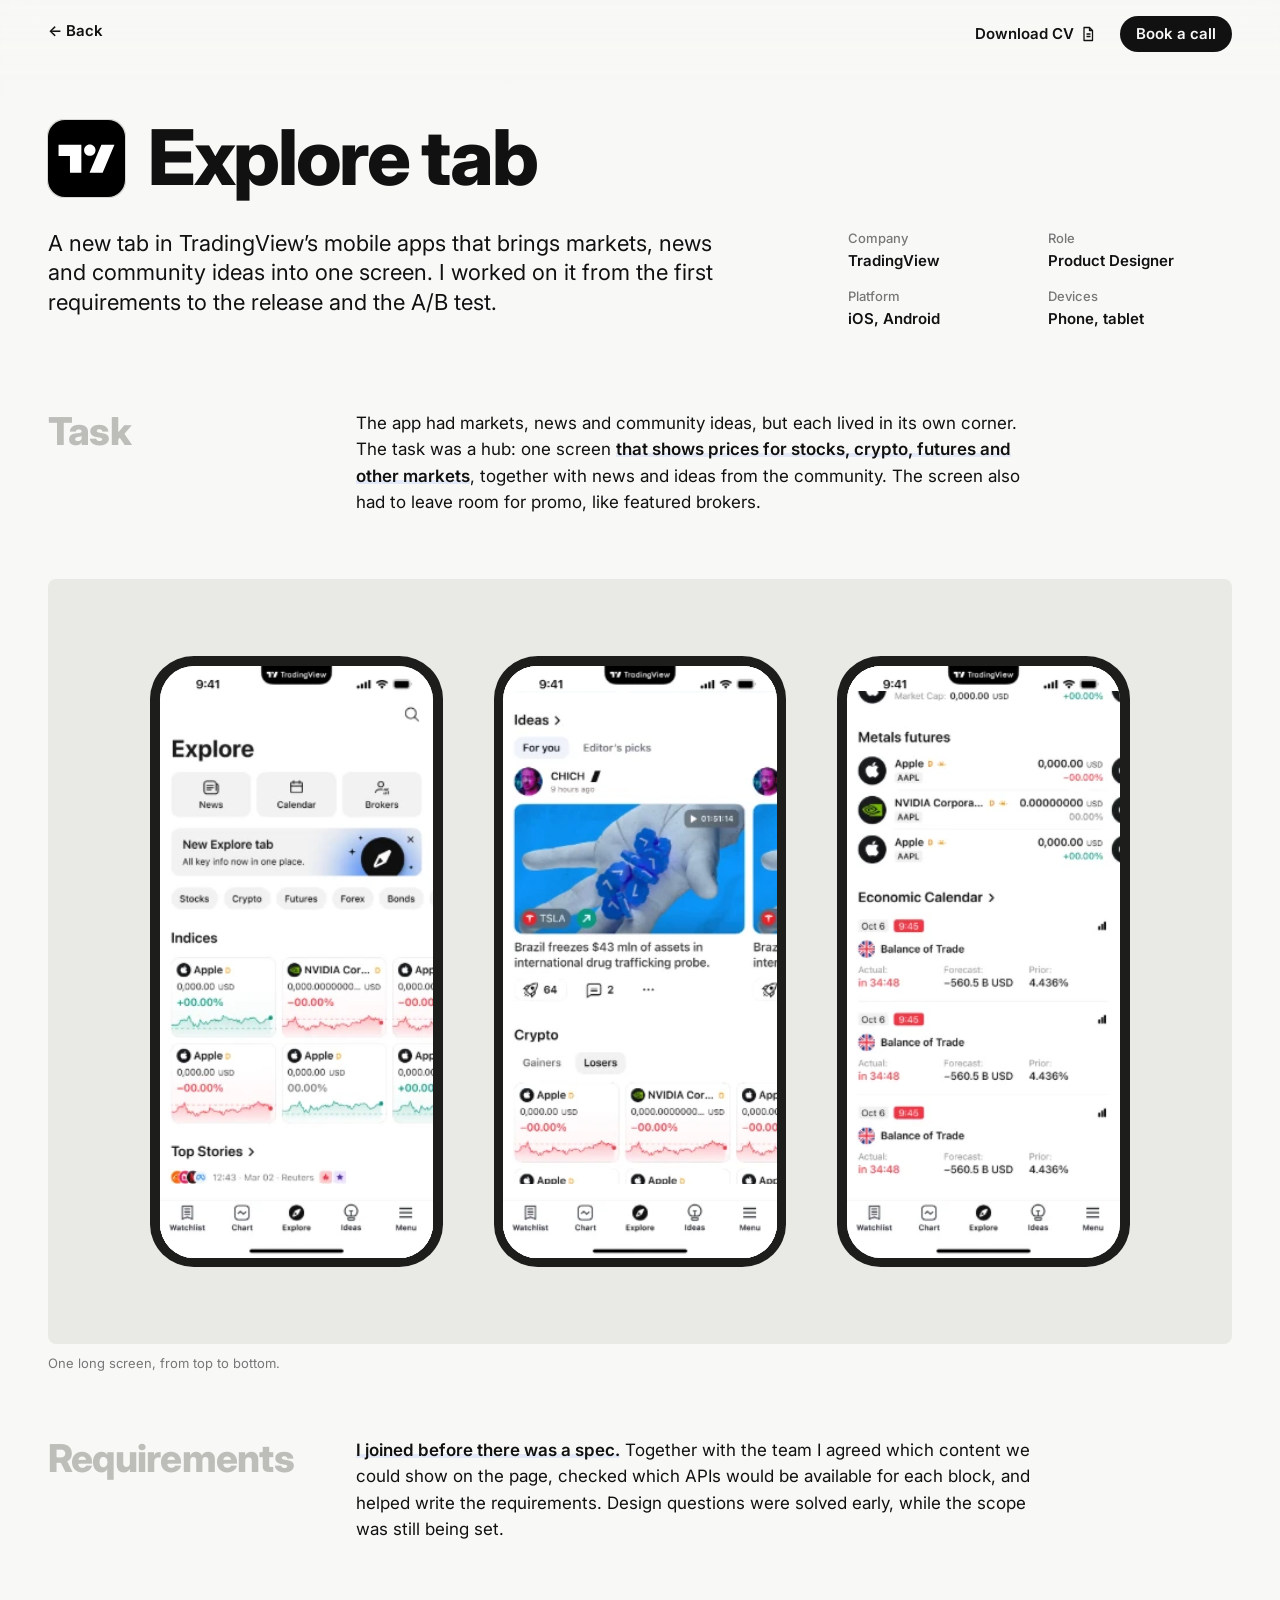
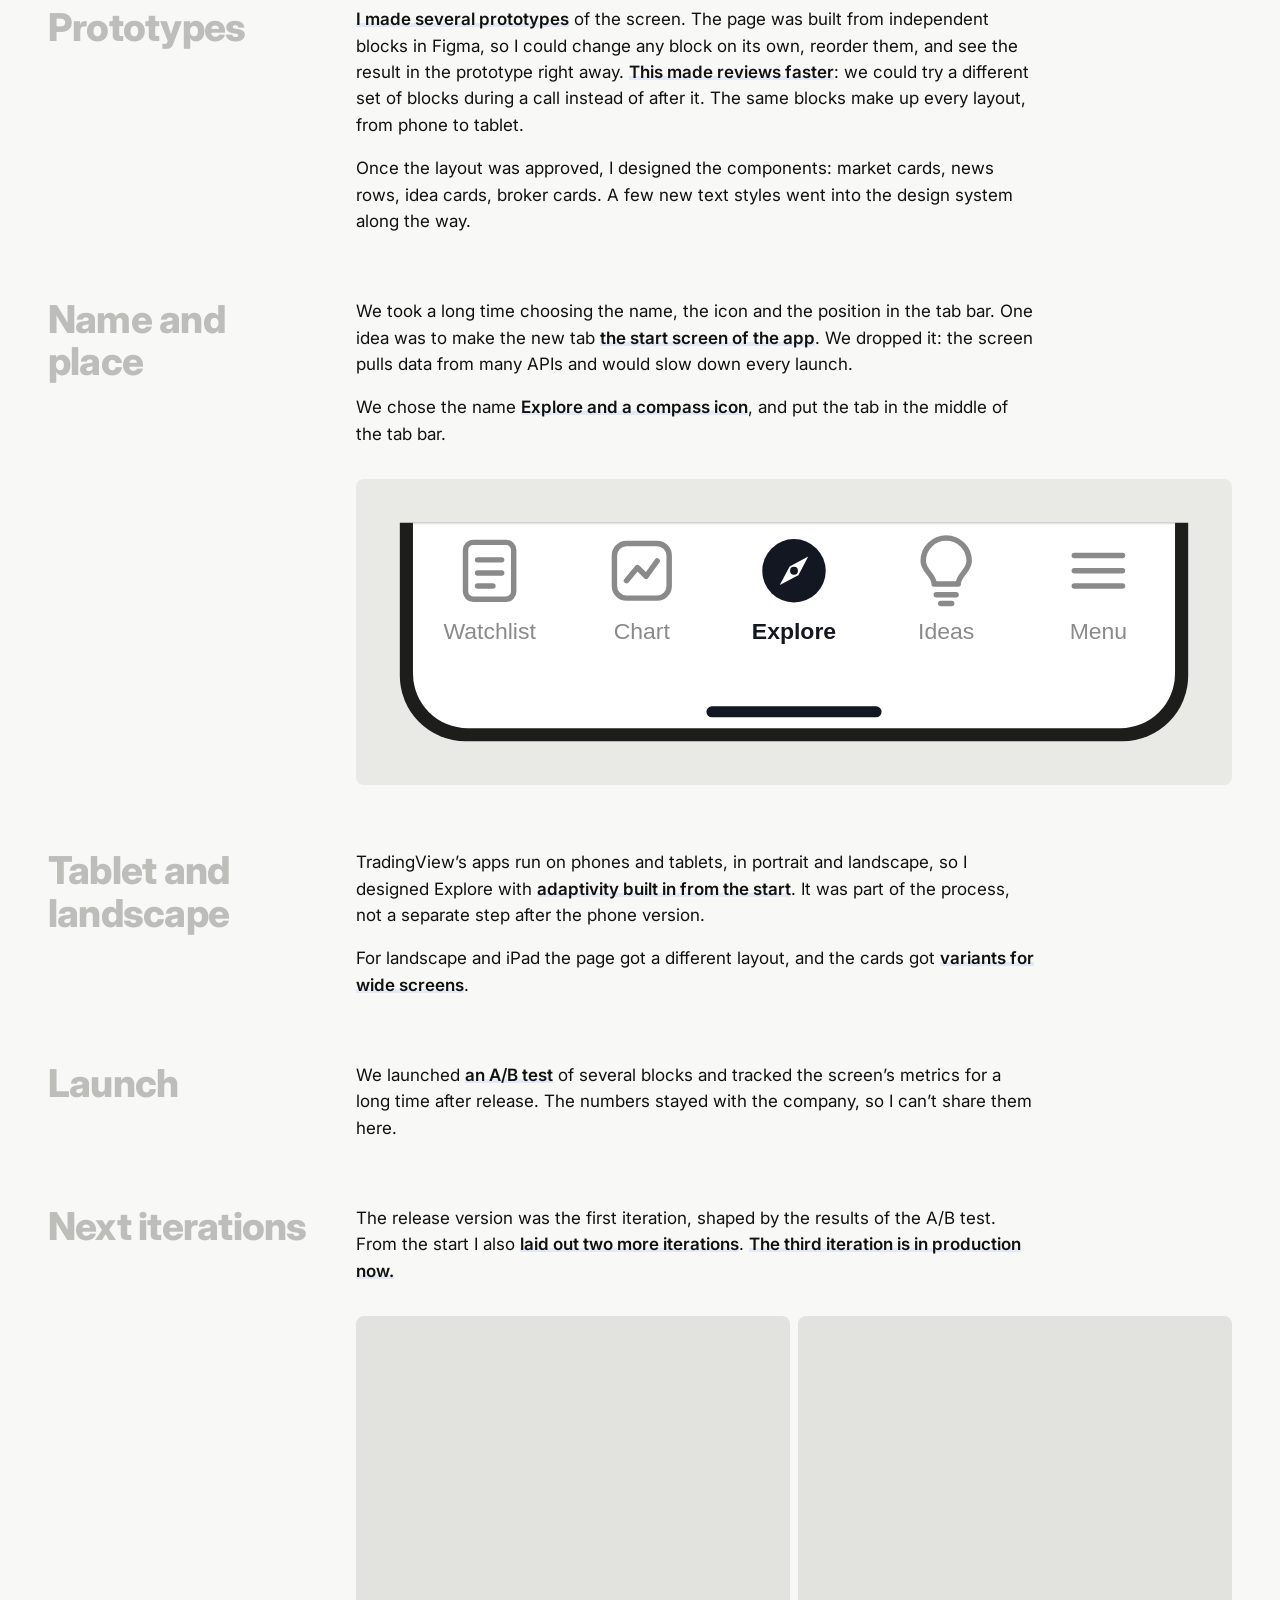
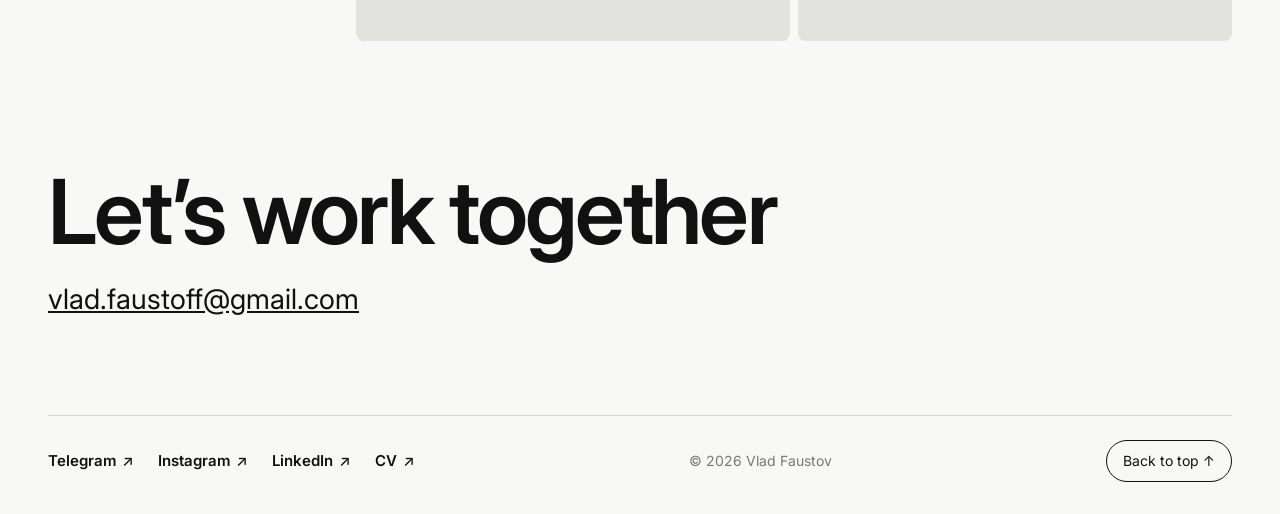
==== commit 279dcd55: "Device cards spill past the card; case pages get big labels and highlights Device cards: - Canvas ex" ====
--- a/Site/cases/explore/index.html
+++ b/Site/cases/explore/index.html
@@ -10,7 +10,7 @@
   <meta name="description" content="Explore: a new hub tab in TradingView’s mobile apps that brings markets, news, ideas and brokers into one screen.">
   <link rel="preconnect" href="https://fonts.googleapis.com">
   <link rel="preconnect" href="https://fonts.gstatic.com" crossorigin>
-  <link rel="stylesheet" href="https://fonts.googleapis.com/css2?family=Inter:wght@400;500;600;700&display=swap">
+  <link rel="stylesheet" href="https://fonts.googleapis.com/css2?family=Inter:wght@400;500;600;700;800&display=swap">
   <link rel="stylesheet" href="../../css/style.css">
   <link rel="stylesheet" href="../../css/case.css">
 </head>
@@ -207,5 +207,6 @@
     </div>
   </footer>
 
+  <script src="../../js/lightbox.js" defer></script>
 </body>
 </html>
--- a/Site/css/style.css
+++ b/Site/css/style.css
@@ -3,7 +3,7 @@
    ========================================================== */
 
 :root {
-  --bg: #f4f4f2;
+  --bg: #f8f8f6;
   --fg: #111;
   --muted: #777;
   --line: #d6d6d2;
@@ -306,6 +306,10 @@
   scroll-snap-type: x mandatory;
   scroll-behavior: smooth;
   scrollbar-width: none;
+  /* room for 3D models that spill past their card (see .case__3d):
+     the scroll box clips, so it gets taller without moving the layout */
+  padding: 96px 0 12px;
+  margin: -96px 0 -12px;
 }
 .job__cases::-webkit-scrollbar { display: none; }
 
@@ -534,7 +538,7 @@
 
 /* Live 3D card: the grey tile is half the size of the image area, centred;
    the model is drawn over the whole area and spills past the tile */
-.case__3d { position: relative; }
+.case__3d { --spill-top: 96px; --spill-x: 24px; --spill-bottom: 12px; position: relative; }
 .case__3d::before {
   content: "";
   position: absolute;
@@ -542,11 +546,17 @@
   border-radius: var(--radius);
   background: var(--ph);
 }
+/* The canvas is bigger than the image area, so the model can be big and
+   never get cut: it spills past the card picture, mostly upwards (on hover
+   it grows from its bottom edge and rises, see js/device-card.js) */
 .case__3d canvas {
-  position: relative;
+  position: absolute;
+  top: calc(-1 * var(--spill-top));
+  left: calc(-1 * var(--spill-x));
   display: block;
-  width: 100%;
-  height: 100%;
+  width: calc(100% + 2 * var(--spill-x));
+  height: calc(100% + var(--spill-top) + var(--spill-bottom));
+  pointer-events: none;
   opacity: 0;
   transition: opacity .6s;
 }
--- a/Site/css/case.css
+++ b/Site/css/case.css
@@ -3,8 +3,9 @@
    Loaded after style.css; reuses its tokens, nav, blur, footer.
 
    Cases won't all look the same, so the page is built from
-   independent blocks. Each block is a 12-column row: an optional
-   side label in columns 1-3, content in 4-12 or full width.
+   independent blocks. Each block is a two-column row: a narrow
+   label column on the left (so a short label isn't far from its
+   text), content on the right; or full width.
    Mix and reorder blocks freely per case.
    ========================================================== */
 
@@ -34,7 +35,7 @@
   font-size: clamp(40px, 6vw, 80px);
   line-height: 1;
   letter-spacing: -.03em;
-  font-weight: 600;
+  font-weight: 800;
 }
 
 /* App icon before the title. The icon is a squircle with transparent
@@ -74,19 +75,26 @@
 
 .cs-block {
   display: grid;
-  grid-template-columns: repeat(12, 1fr);
-  gap: var(--card-gap);
+  grid-template-columns: minmax(200px, 22%) minmax(0, 1fr);
+  gap: var(--card-gap) 48px;
   padding: 32px var(--gutter);
 }
 
+/* Big grey label, half the case title size. Lighter than --muted:
+   it shouldn't compete with the text. */
 .cs-block__label {
-  grid-column: 1 / 4;
-  font-size: 15px;
-  font-weight: 600;
-}
-
-.cs-block__body       { grid-column: 4 / -1; }
-.cs-block__body--text { grid-column: 4 / 10; }   /* comfortable line length */
+  grid-column: 1;
+  margin: 0;
+  font-size: clamp(24px, 3vw, 40px);
+  line-height: 1.1;
+  letter-spacing: -.02em;
+  font-weight: 800;
+  color: #bdbdb9;
+}
+
+.cs-block__body,
+.cs-block__body--text { grid-column: 2; }
+.cs-block__body--text { max-width: 680px; }   /* comfortable line length */
 .cs-block--full > *   { grid-column: 1 / -1; }
 
 /* Placeholder media */
@@ -176,10 +184,13 @@
 
 @media (max-width: 960px) {
   .cs-head__lead,
-  .cs-head__meta,
+  .cs-head__meta { grid-column: 1 / -1; }
+
+  /* blocks: the label goes above its content */
+  .cs-block { grid-template-columns: minmax(0, 1fr); }
   .cs-block__label,
   .cs-block__body,
-  .cs-block__body--text { grid-column: 1 / -1; }
+  .cs-block__body--text { grid-column: 1; }
 
   .cs-head__meta { grid-template-columns: repeat(4, 1fr); }
   .cs-block__label { margin-bottom: 8px; }
@@ -260,35 +271,64 @@
 .ex-phone__tabs img { bottom: 0; }
 
 /* Highlighted key point inside case text: semi-bold with a 10% blue
-   marker stroke on the lower part of the line. Test on the Explore case. */
+   marker stroke on the lower part of the line. Test on the Explore case.
+   The marker colour follows the company: add .hl-garage (or set --hl) on the page’s <main>. */
+:root { --hl: rgba(41, 98, 255, .1); }                /* TradingView blue */
+.hl-garage { --hl: rgba(245, 78, 57, .12); } /* Garage IT orange, #F54E39 */
 .hl {
   color: inherit;
   font-weight: 600;
-  background: linear-gradient(transparent 58%, rgba(41, 98, 255, .1) 58%, rgba(41, 98, 255, .1) 92%, transparent 92%);
+  background: linear-gradient(transparent 72%, var(--hl) 72%, var(--hl) 89%, transparent 89%);
   -webkit-box-decoration-break: clone;
   box-decoration-break: clone;
 }
 
 /* --- iOS Widgets case --------------------------------------------------- */
 
+/* iPad Pro 12.9" (3rd–5th gen): the screenshots are 2048×2732.
+   Body 214.9 × 280.6 mm, display 197.0 × 262.9 mm (264 ppi), so the bezel
+   is ~8.9 mm on every side = 4.15% of the body width (vertical % padding
+   is also taken from the width). Display corner 18 pt (36 px of 2048);
+   outer corner ≈ display corner + bezel ≈ 12.4 mm. Front camera sits in
+   the middle of the top bezel. Space Grey aluminium edge. */
 .wd-ipad {
-  padding: 3.4%;
-  border-radius: 6.5% / 5%;
-  background: #1d1d1b;
-}
-.wd-ipad__screen { overflow: hidden; border-radius: 3.6% / 2.7%; aspect-ratio: 3 / 4; }
+  position: relative;
+  padding: 2.8%;                               /* slimmer than the real 4.15%, reads better small */
+  border-radius: 4.56% / 3.5%;
+  background: #0b0b0c;
+  box-shadow:
+    0 0 0 1.5px #5d5e62,                       /* aluminium edge */
+    0 0 0 2.5px #2c2c2e,
+    inset 0 0 0 1px rgba(255, 255, 255, .06);  /* glass rim */
+}
+.wd-ipad::before {                             /* front camera */
+  content: "";
+  position: absolute;
+  top: 1.08%;                                  /* half the bezel, as % of height */
+  left: 50%;
+  width: 0.9%;
+  aspect-ratio: 1;
+  border-radius: 50%;
+  transform: translate(-50%, -50%);
+  background: radial-gradient(circle at 35% 35%, #2a3140, #0d0f14 70%);
+}
+.wd-ipad__screen { overflow: hidden; border-radius: 1.76% / 1.32%; aspect-ratio: 2048 / 2732; }
 .cs-figure .wd-ipad__screen img,
 .cs-figure .ex-phone__screen img { border-radius: 0; }
 .wd-ipad__screen img { display: block; width: 100%; height: 100%; object-fit: cover; }
 
 /* Widget screenshot on the page background */
+/* box-shadow, not filter: drop-shadow: Safari clips a filter's shadow at the
+   image edge. The radius follows the widget's visible corner (58 of 1092 px
+   wide @3x), given as % of width / % of height for each image's proportions. */
 .cs-figure img.wd-shadow,
-.wd-marked img { border-radius: 0; filter: drop-shadow(0 1px 2px rgba(0,0,0,.08)) drop-shadow(0 8px 24px rgba(0,0,0,.06)); }
+.wd-marked img { box-shadow: 0 1px 2px rgba(0,0,0,.08), 0 8px 24px rgba(0,0,0,.06); }
+.cs-figure img.wd-shadow { border-radius: 5.31% / 11.37%; }   /* medium, 1092×510 */
+.wd-marked img { border-radius: 5.31% / 5.06%; }              /* large, 1092×1146 */
 .cs-figure img.wd-shadow { max-width: 440px; }
 
 /* Data cell anatomy: image with outlined spots + numbered legend */
-.wd-anatomy { width: min(100%, 400px); gap: 28px; }
-.cs-figure .wd-legend-wrap { font-size: inherit; color: inherit; }
+.wd-anatomy { width: min(100%, 400px); gap: 14px; }  /* 10px like other figures + the 3px outline */
 .wd-marked { position: relative; container-type: inline-size; }
 .wd-mark {
   position: absolute;
@@ -302,8 +342,8 @@
 .wd-mark::before {
   content: attr(data-n);
   position: absolute;
-  right: -16px;
-  bottom: -16px;
+  left: -16px;
+  top: -16px;
   width: 22px;
   height: 22px;
   border-radius: 50%;
@@ -314,24 +354,24 @@
   line-height: 22px;
   text-align: center;
 }
-.wd-legend { margin: 0; padding: 0; list-style: none; display: grid; gap: 16px; counter-reset: wdl; font-size: 15px; line-height: 1.45; }
-.wd-legend li { position: relative; padding-left: 34px; counter-increment: wdl; }
+.wd-legend { margin: 0; padding: 0; list-style: none; display: grid; gap: 4px; counter-reset: wdl; font-size: 13px; line-height: 1.45; color: var(--muted); }
+.wd-legend li { position: relative; padding-left: 26px; counter-increment: wdl; }
 .wd-legend li::before {
   content: counter(wdl);
   position: absolute;
   left: 0;
   top: 0;
-  width: 22px;
-  height: 22px;
+  width: 18px;
+  height: 18px;
   border-radius: 50%;
   background: #2962ff;
   color: #fff;
-  font-size: 12px;
+  font-size: 11px;
   font-weight: 600;
-  line-height: 22px;
+  line-height: 18px;
   text-align: center;
 }
-.wd-legend b { font-weight: 600; }
+.wd-legend b { font-weight: 600; color: var(--text, #111); }
 
 /* Two "home screens": light and dark, widgets on the iOS grid.
    Horizontal layout: two small + medium on the left, large on the right.
@@ -383,8 +423,7 @@
   gap: 40px;
   align-items: start;   /* text starts at the top edge of the picture */
 }
-.wd-split--sizes { grid-template-columns: minmax(0, 1fr) minmax(0, 460px); }
-.wd-sizes { width: min(100%, 520px); }
+.wd-sizes { width: min(100%, 460px); }
 .wd-sizes svg { display: block; width: 100%; height: auto; font-family: var(--font); --bp: #2251d1; }
 .bp-grid        { fill: none; stroke: var(--bp); stroke-width: .5; opacity: .14; }
 .bp-grid--major { stroke-width: .8; opacity: .3; }
@@ -400,6 +439,9 @@
   .wd-split { grid-template-columns: 1fr; gap: 24px; }
 }
 
+/* Picture pushed to the right edge shared by the other pictures (884px) */
+.wd-split--end { max-width: 884px; grid-template-columns: minmax(0, 1fr) minmax(0, 260px); }
+
 /* A phone screenshot stays right of the text until phone widths */
 @media (max-width: 1100px) {
   .wd-split--phone { grid-template-columns: minmax(0, 1fr) minmax(0, var(--side, 220px)); gap: 32px; }
@@ -418,25 +460,28 @@
 .cs-figure img.wd-plain,
 .cs-figure img.wd-shot { width: 100%; max-width: 420px; height: auto; }
 .cs-figure img.wd-shot--wide { max-width: 400px; }
-.wd-spec .cs-figure img { border-radius: 12px; }
+.wd-spec img { border-radius: 12px; }
+.wd-spec { max-width: 884px; }          /* right edge in line with the Sizes diagram */
+.cs-stack--tight { gap: 16px; }
 
 .wd-limits {
   display: grid;
   grid-template-columns: repeat(4, minmax(0, 1fr));
   gap: var(--card-gap);
+  max-width: 884px;   /* right edge in line with the other pictures */
 }
 .wd-limit {
   display: grid;
   align-content: start;
-  gap: 8px;
-  padding: 20px;
+  gap: 6px;
+  padding: 16px;
   border-radius: var(--radius);
   background: linear-gradient(160deg, #d6e1f5, #dfe4f6 55%, #e6e6f6);
 }
-.wd-limit__title { margin: 0; font-size: 17px; font-weight: 600; letter-spacing: -.01em; }
-.wd-limit p { margin: 0; font-size: 15px; line-height: 1.45; color: #3c4256; }
-
-.wd-list { margin: 0; padding-left: 1.2em; display: grid; gap: .5em; }
+.wd-limit__title { margin: 0; font-size: 15px; font-weight: 600; letter-spacing: -.01em; }
+.wd-limit p { margin: 0; font-size: 13px; line-height: 1.45; color: #3c4256; }
+
+.wd-list { margin: 0; padding-left: 1.2em; list-style: disc; display: grid; gap: .35em; max-width: 680px; font-size: 15px; line-height: 1.5; }
 .wd-list li::marker { color: var(--muted); }
 
 .wd-phones {
@@ -456,7 +501,8 @@
   .wd-limits { grid-template-columns: repeat(2, minmax(0, 1fr)); }
 }
 @media (max-width: 600px) {
-  .wd-limits { grid-template-columns: 1fr; }
+  .wd-limits { grid-template-columns: repeat(2, minmax(0, 1fr)); gap: 8px; }
+  .wd-limit { padding: 14px; }
 }
 
 /* Chapters inside a case, linked from the lead */
@@ -468,9 +514,25 @@
   border-top: 1px solid var(--line);
   scroll-margin-top: 72px;
 }
+/* A block that opens a chapter: the chapter title sits in the label column */
+.cs-block--chapter {
+  position: relative;
+  margin-top: 48px;
+  padding-top: 48px;
+  scroll-margin-top: 72px;
+}
+.cs-block--chapter::before {
+  content: "";
+  position: absolute;
+  top: 0;
+  left: var(--gutter);
+  right: var(--gutter);
+  border-top: 1px solid var(--line);
+}
+.cs-block__label--chapter { font-size: clamp(28px, 4vw, 48px); color: #111; }
 .cs-head + .cs-part { margin-top: 0; border-top: 0; padding-top: 16px; }
 .cs-part__num { margin: 0; font-size: 13px; font-weight: 500; color: var(--muted); }
-.cs-part__title { margin: 0; font-size: clamp(28px, 4vw, 48px); font-weight: 600; letter-spacing: -.02em; line-height: 1.1; }
+.cs-part__title { margin: 0; font-size: clamp(28px, 4vw, 48px); font-weight: 800; letter-spacing: -.02em; line-height: 1.1; }
 
 .cs-head__lead a {
   color: inherit;
@@ -481,3 +543,51 @@
   transition: text-decoration-color .2s;
 }
 .cs-head__lead a:hover { text-decoration-color: currentColor; }
+
+/* --- Image viewer (js/lightbox.js) -------------------------------------
+   Backdrop: the same blur strength and tint as the strongest layer of
+   the header blur (16px, background at 55%), but even over the page. */
+.zoomable { cursor: zoom-in; }
+.zoomable:focus-visible { outline: 2px solid var(--fg); outline-offset: 4px; }
+html.lb-lock { overflow: hidden; }
+
+.lb { position: fixed; inset: 0; z-index: 100; }
+.lb[hidden] { display: none; }
+/* While closing, the image flies back to its place: go under the header
+   blur (z-index 10) and nav (20), so it doesn't cover them for a moment. */
+.lb.is-closing { z-index: 9; }
+.lb__backdrop {
+  position: absolute;
+  inset: 0;
+  cursor: zoom-out;
+  background: color-mix(in srgb, var(--bg) 55%, transparent);
+  -webkit-backdrop-filter: blur(16px);
+  backdrop-filter: blur(16px);
+  opacity: 0;
+  transition: opacity .45s cubic-bezier(.2, .7, .2, 1);
+}
+@supports not ((backdrop-filter: blur(1px)) or (-webkit-backdrop-filter: blur(1px))) {
+  .lb__backdrop { background: color-mix(in srgb, var(--bg) 94%, transparent); }
+}
+.lb.is-open .lb__backdrop { opacity: 1; }
+.lb__stage { position: absolute; transform-origin: 0 0; }
+.lb__stage > * { display: block; }
+.lb__close {
+  position: absolute;
+  width: 44px;
+  height: 44px;
+  display: grid;
+  place-items: center;
+  padding: 0;
+  border: 0;
+  border-radius: 50%;
+  background: var(--fg);
+  color: var(--bg);
+  cursor: pointer;
+  opacity: 0;
+  transition: opacity .2s;
+}
+.lb__close svg { width: 16px; height: 16px; }
+.lb.is-open .lb__close { opacity: 1; transition: opacity .3s .2s; }
+.lb.is-open .lb__close:hover { opacity: .8; transition-delay: 0s; }
+.lb__close:focus-visible { outline: 2px solid var(--fg); outline-offset: 3px; }
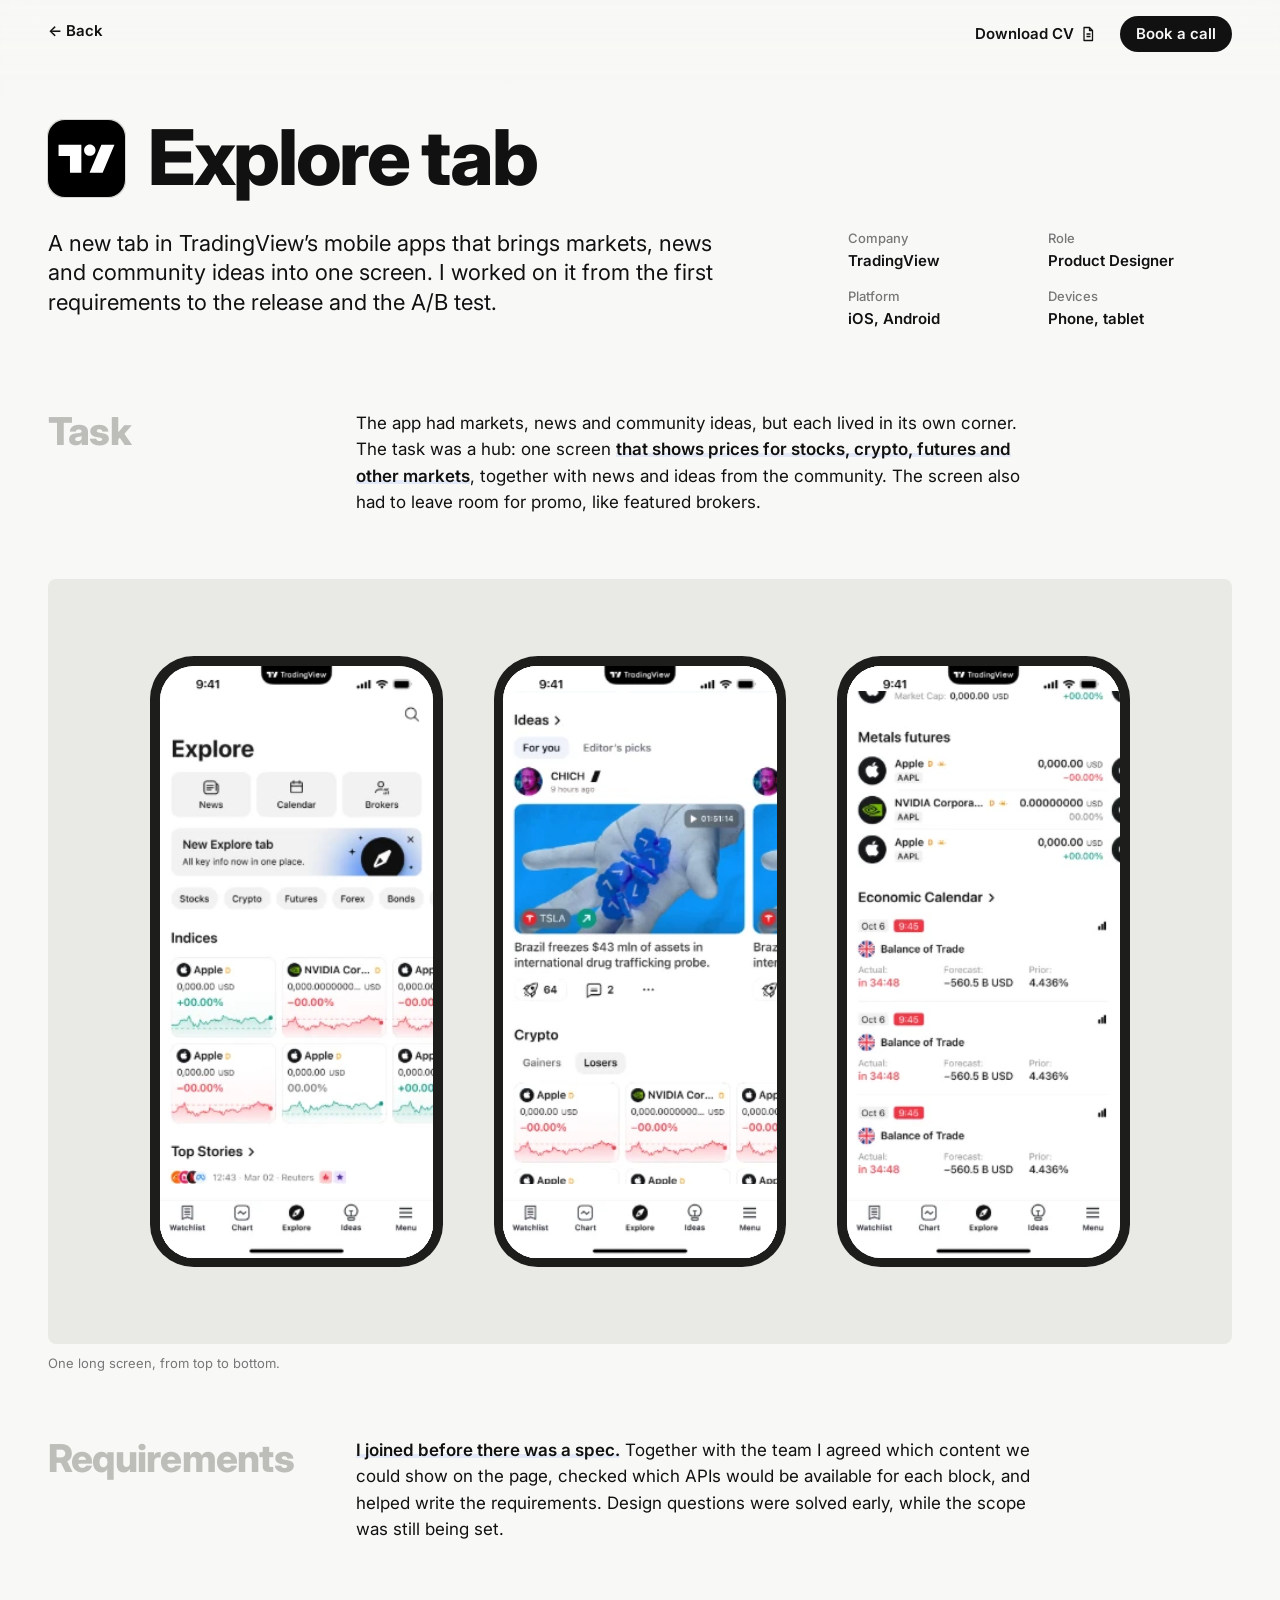
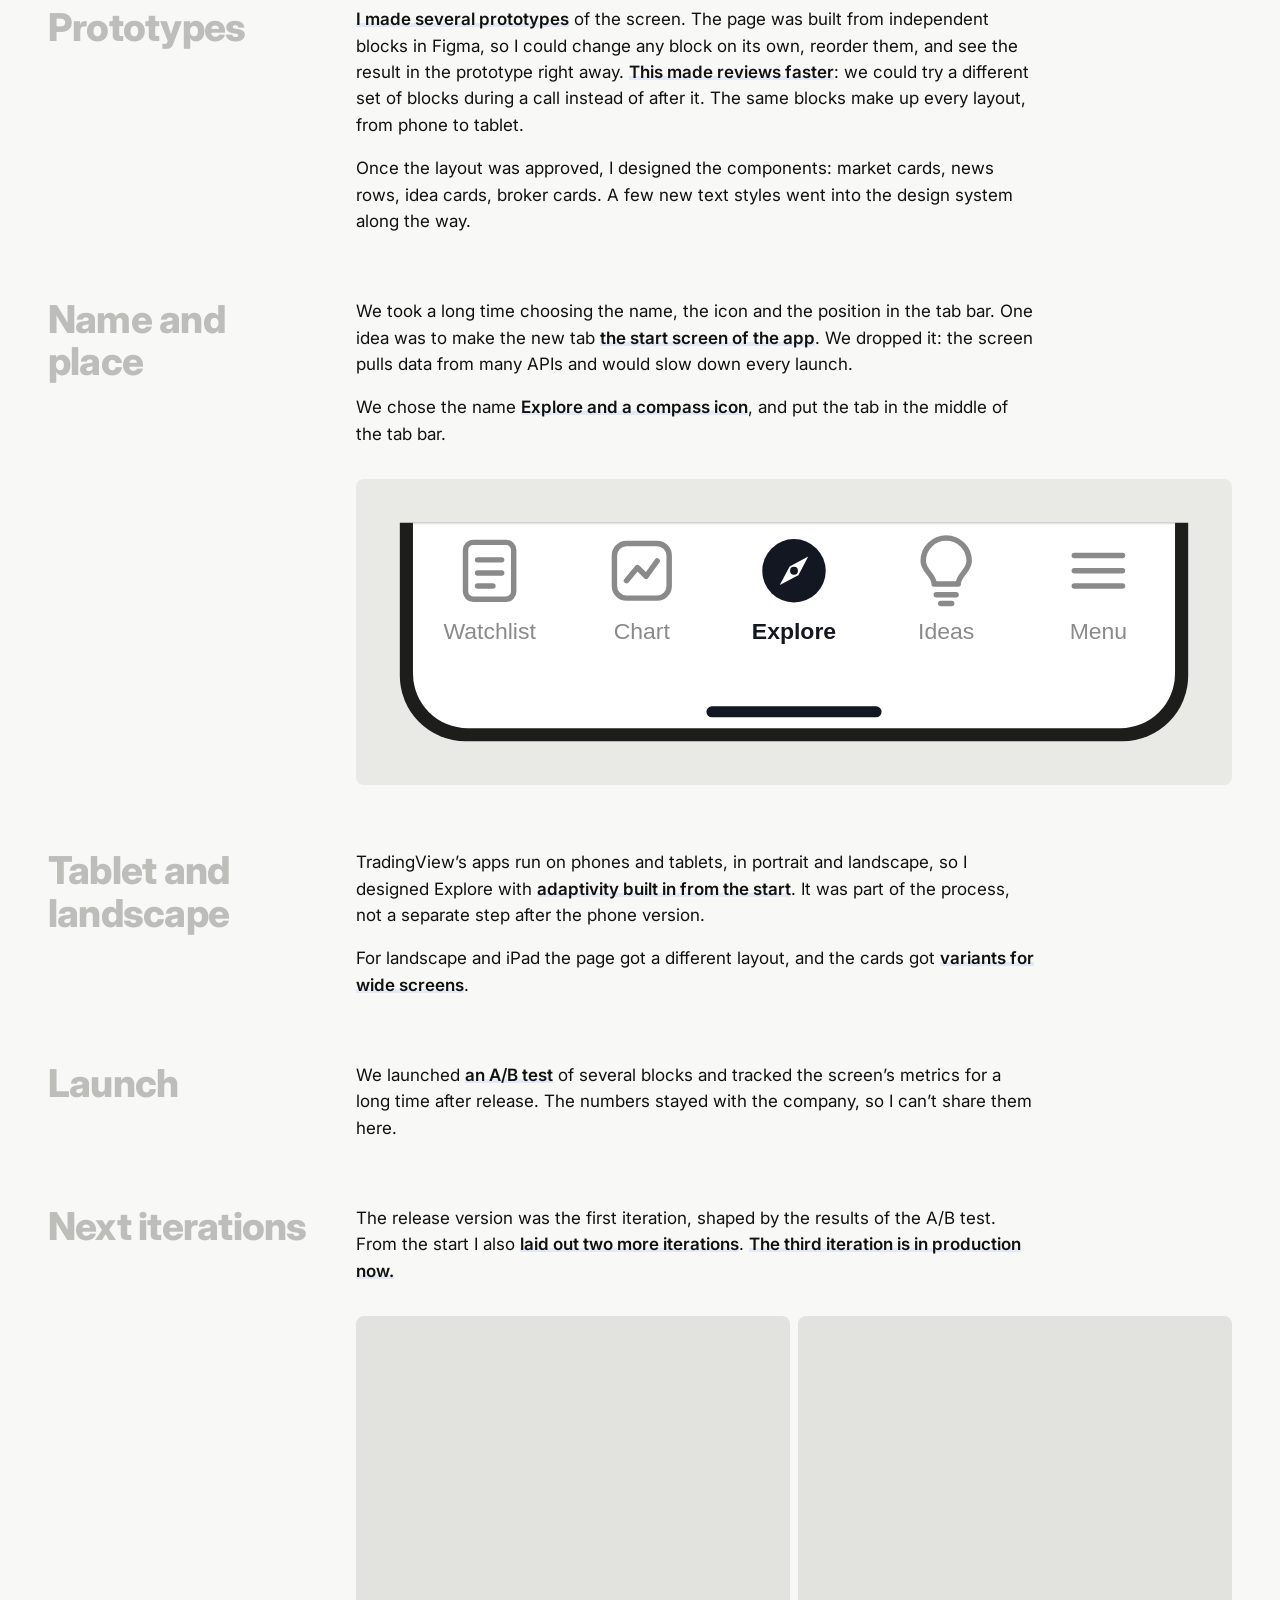
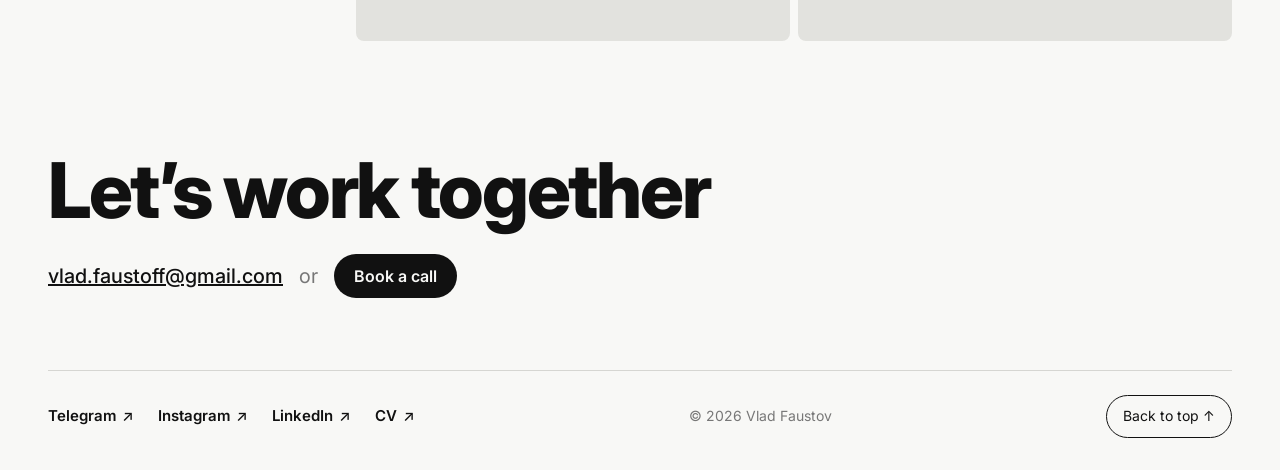
==== commit b8415d8d: "Footer: case-style title, email or Book a call button Co-Authored-By: Claude Opus 5.5 <noreply@anthr" ====
--- a/Site/cases/explore/index.html
+++ b/Site/cases/explore/index.html
@@ -193,7 +193,11 @@
   <!-- ============ FOOTER ============ -->
   <footer class="footer" id="contact">
     <h2 class="footer__title">Let’s work together</h2>
-    <a class="footer__email" href="mailto:vlad.faustoff@gmail.com">vlad.faustoff@gmail.com</a>
+    <p class="footer__contact">
+      <a class="footer__email" href="mailto:vlad.faustoff@gmail.com">vlad.faustoff@gmail.com</a>
+      <span class="footer__or">or</span>
+      <a class="btn btn--primary btn--lg" href="https://calendar.notion.so/meet/faustov/interview" target="_blank" rel="noopener">Book a call</a>
+    </p>
 
     <div class="footer__bottom">
       <ul class="footer__links">
--- a/Site/css/style.css
+++ b/Site/css/style.css
@@ -132,6 +132,12 @@
 }
 
 .btn--primary:hover { opacity: .8; }
+
+.btn--lg {
+  height: 44px;
+  padding: 0 20px;
+  font-size: 16px;
+}
 
 /* --- Progressive top blur ----------------------------------------------
    Stack of layers; each blurs twice as strong as the previous one and is
@@ -694,21 +700,28 @@
 /* --- Footer ------------------------------------------------------------ */
 
 .footer {
-  padding: 96px var(--gutter) 32px;
-}
-
+  padding: 80px var(--gutter) 32px;
+}
+
+/* Same as the case header title (.cs-head__title) */
 .footer__title {
-  font-size: clamp(40px, 7vw, 96px);
-  line-height: .95;
+  font-size: clamp(40px, 6vw, 80px);
+  line-height: 1;
   letter-spacing: -.03em;
-  font-weight: 600;
-}
-
-.footer__email {
-  display: inline-block;
+  font-weight: 800;
+}
+
+.footer__contact {
+  display: flex;
+  flex-wrap: wrap;
+  align-items: center;
+  gap: 8px 16px;
   margin-top: 24px;
-  font-size: clamp(18px, 2.5vw, 28px);
-}
+  font-size: clamp(17px, 1.8vw, 20px);
+}
+
+.footer__email { font-weight: 500; }
+.footer__or { color: var(--muted); }
 
 .footer__bottom {
   display: flex;
@@ -716,7 +729,7 @@
   align-items: center;
   justify-content: space-between;
   gap: 16px;
-  margin-top: 96px;
+  margin-top: 72px;
   padding-top: 24px;
   border-top: 1px solid var(--line);
   font-size: 14px;
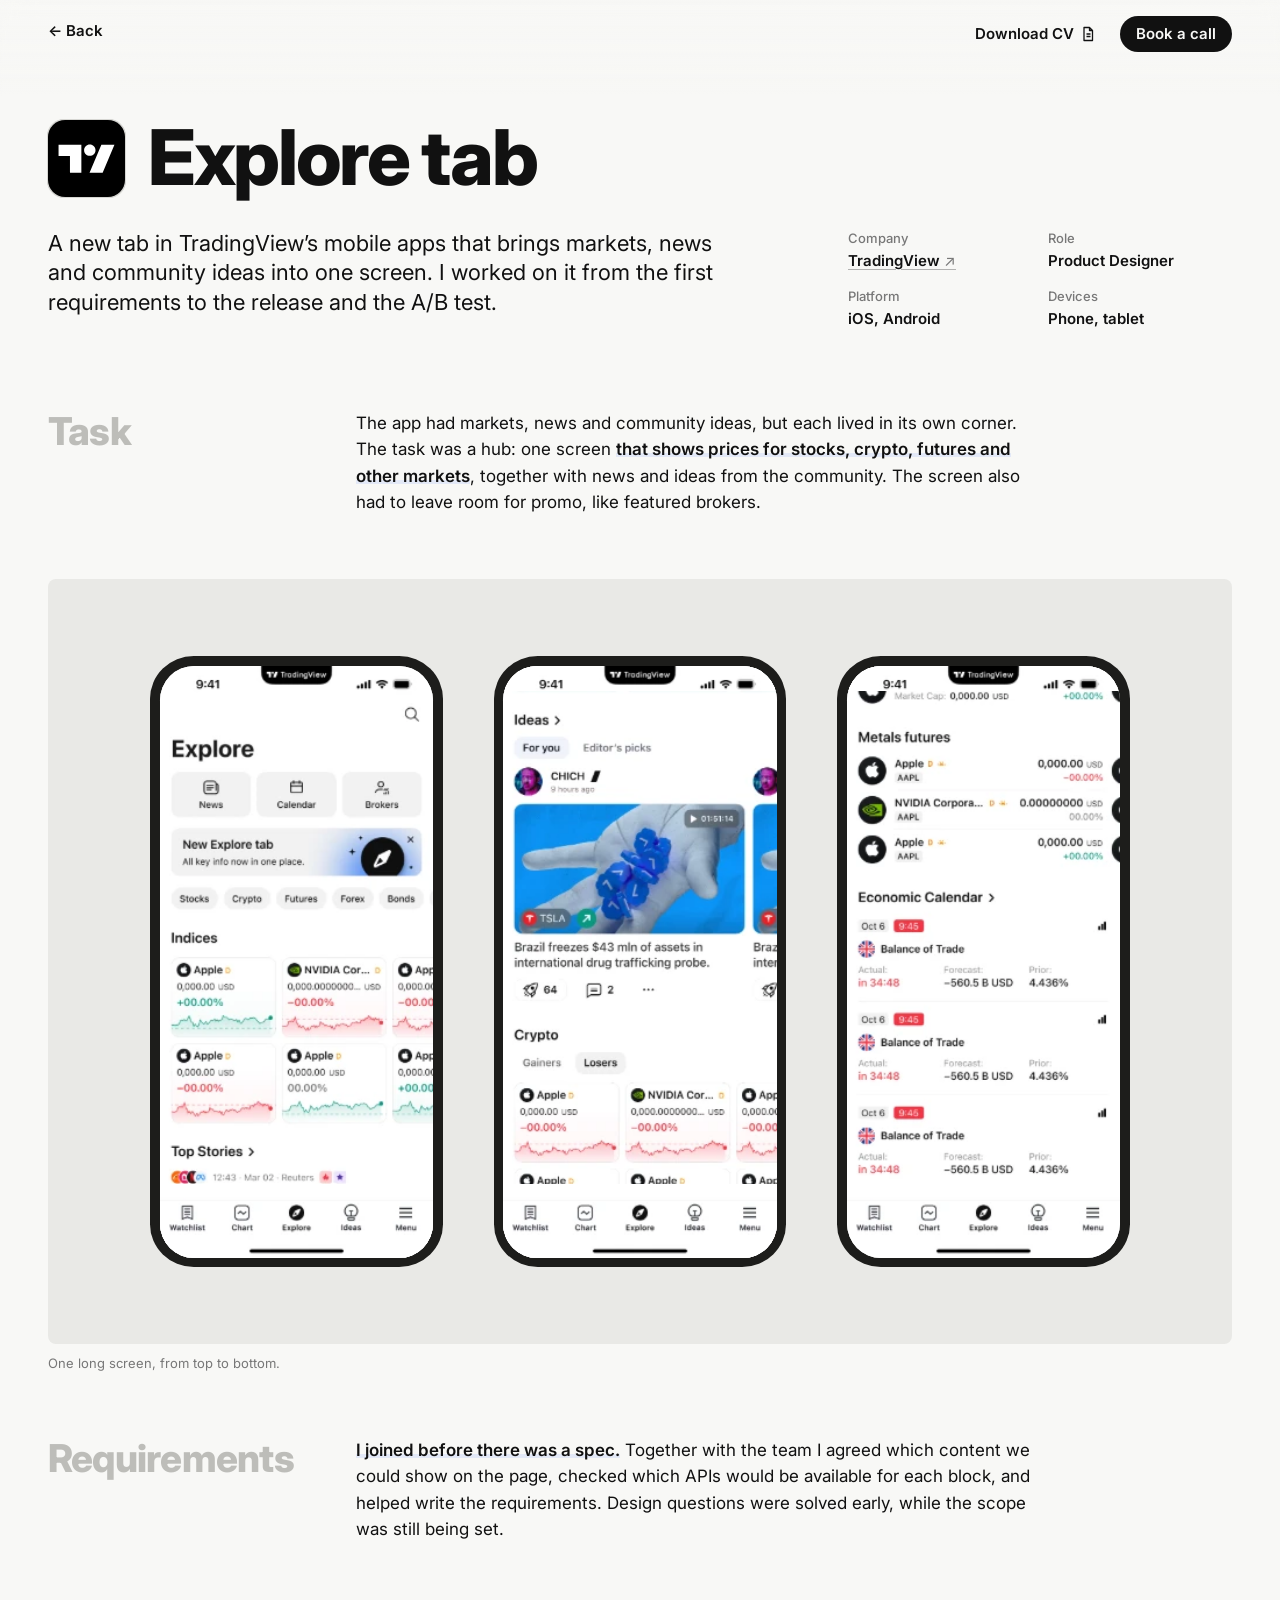
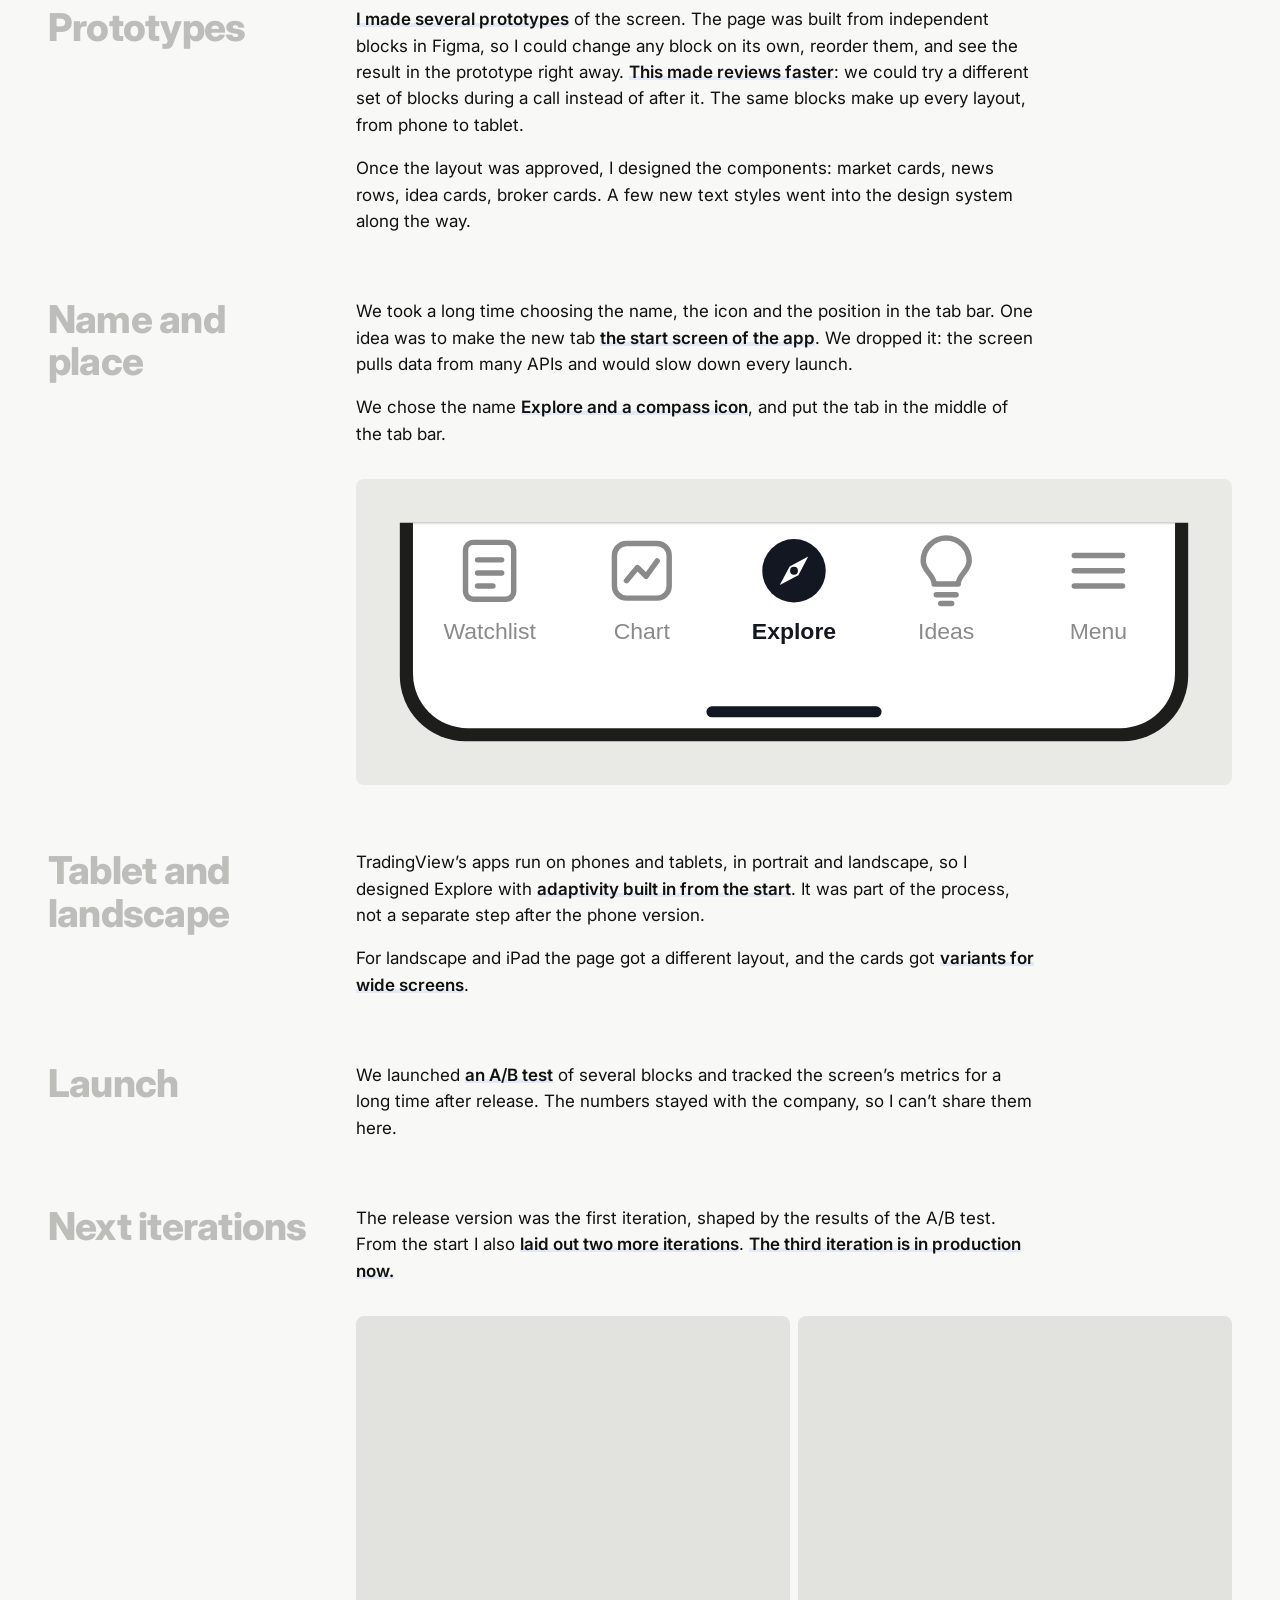
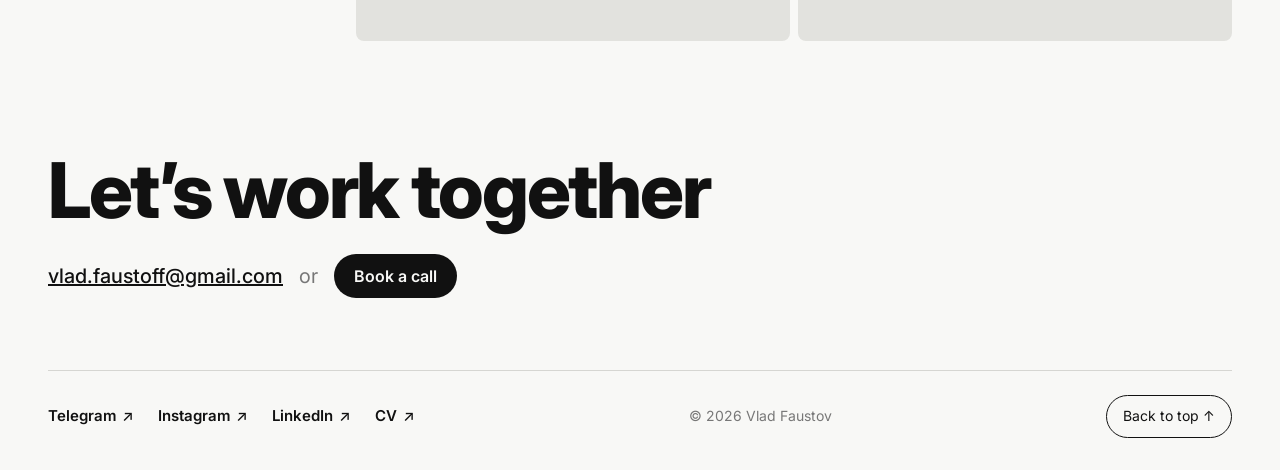
==== commit e6d5a1a2: "Cases: link company name to its website Garage IT goes to gara.ge, TradingView to tradingview.com; o" ====
--- a/Site/cases/explore/index.html
+++ b/Site/cases/explore/index.html
@@ -42,7 +42,7 @@
         requirements to the release and the A/B test.
       </p>
       <dl class="cs-head__meta">
-        <div><dt>Company</dt><dd>TradingView</dd></div>
+        <div><dt>Company</dt><dd><a href="https://www.tradingview.com" target="_blank" rel="noopener">TradingView</a></dd></div>
         <div><dt>Role</dt><dd>Product Designer</dd></div>
         <div><dt>Platform</dt><dd>iOS, Android</dd></div>
         <div><dt>Devices</dt><dd>Phone, tablet</dd></div>
--- a/Site/css/case.css
+++ b/Site/css/case.css
@@ -70,6 +70,16 @@
 
 .cs-head__meta dt { font-size: 13px; font-weight: 500; color: var(--muted); }
 .cs-head__meta dd { margin: 2px 0 0; font-size: 15px; font-weight: 600; }
+.cs-head__meta dd a {
+  color: inherit;
+  text-decoration: underline;
+  text-decoration-color: color-mix(in srgb, currentColor 30%, transparent);
+  text-decoration-thickness: 1px;
+  text-underline-offset: 3px;
+  transition: text-decoration-color .15s;
+}
+.cs-head__meta dd a::after { content: " ↗"; font-weight: 400; color: var(--muted); }
+.cs-head__meta dd a:hover { text-decoration-color: currentColor; }
 
 /* --- Blocks ------------------------------------------------------------ */
 
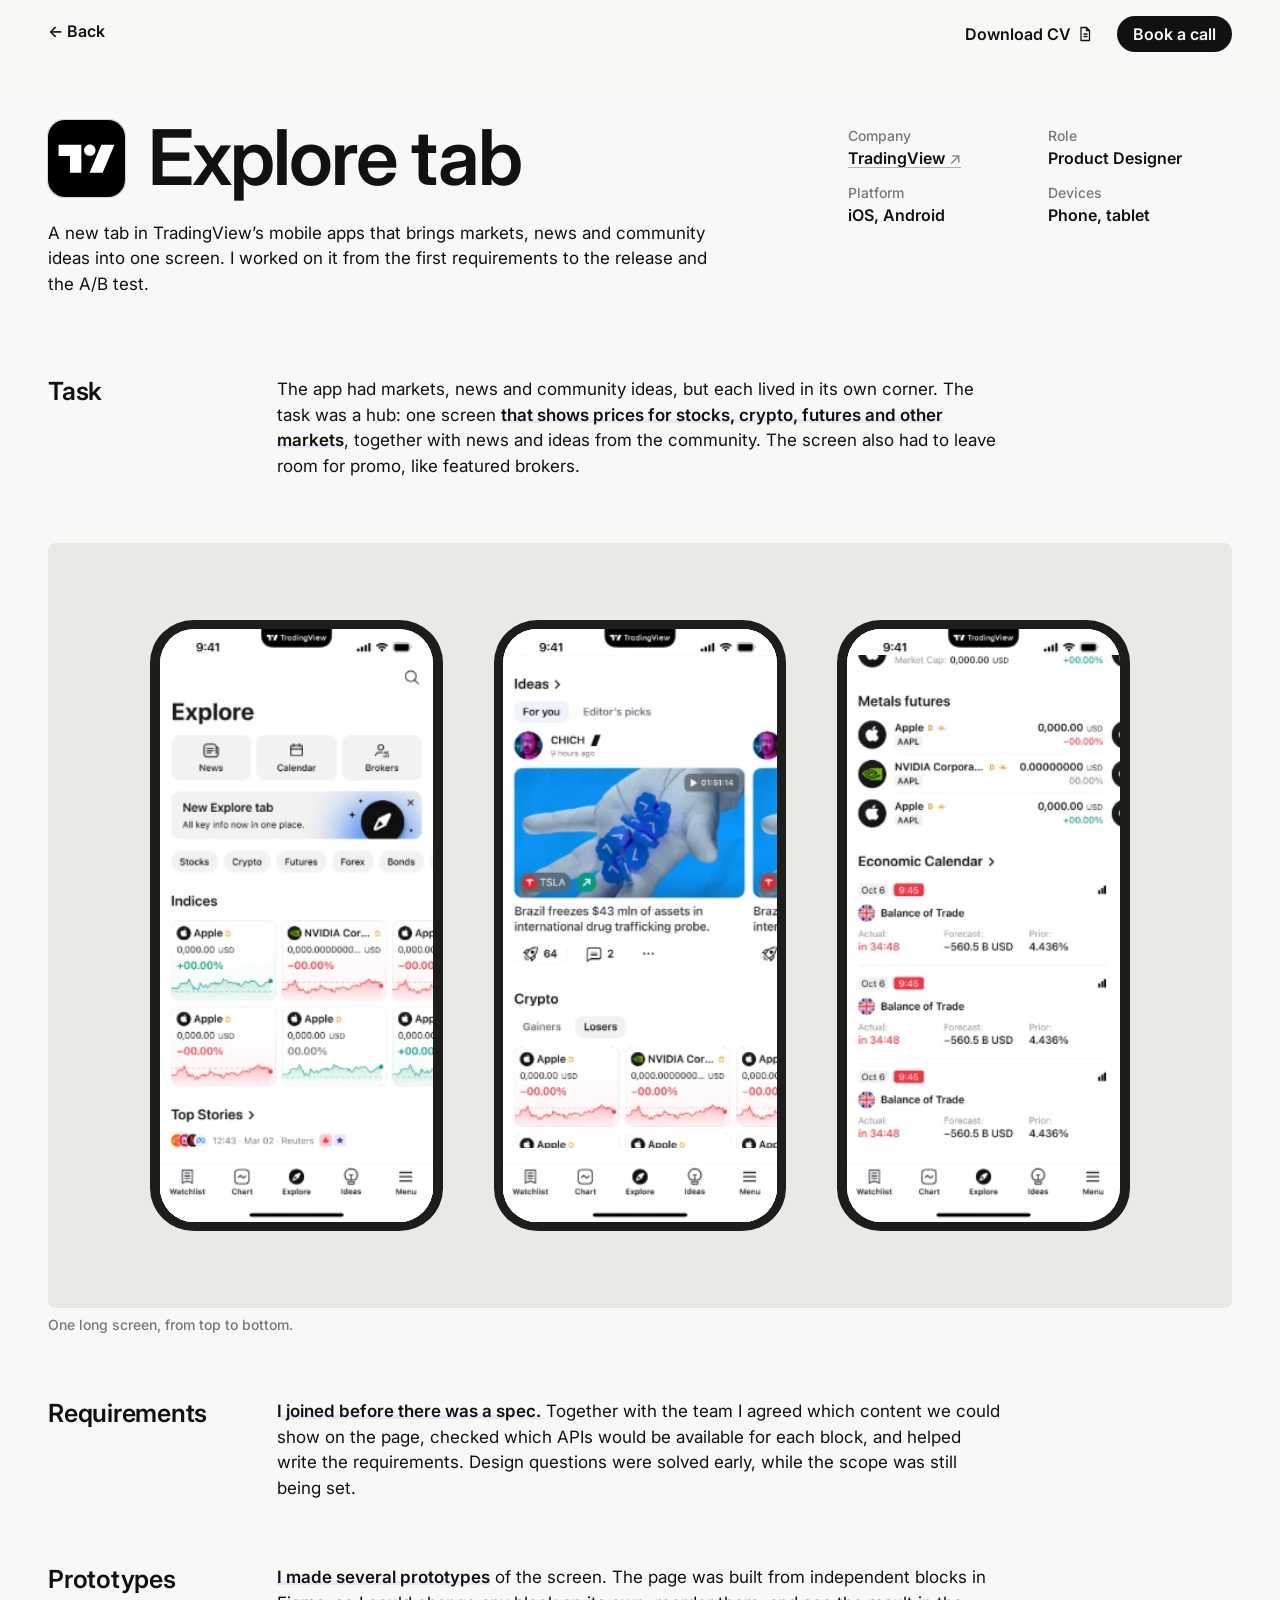
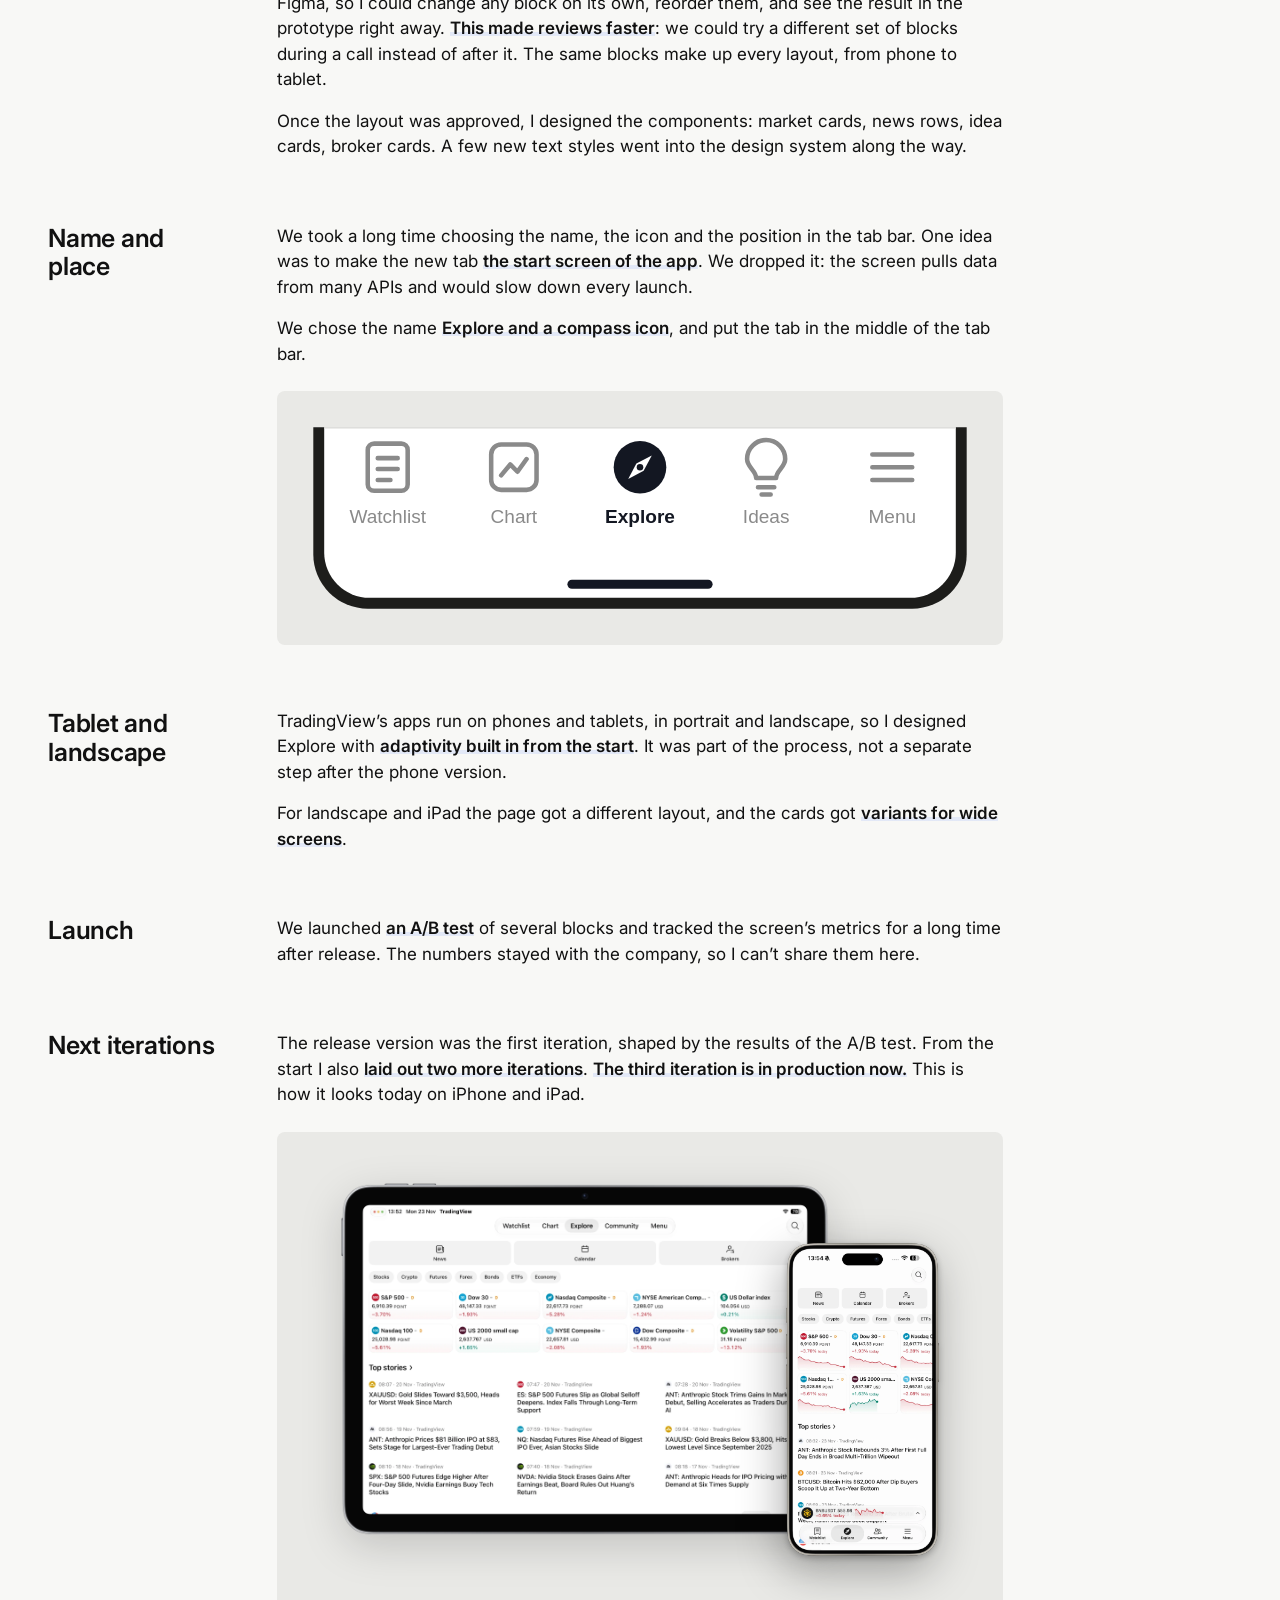
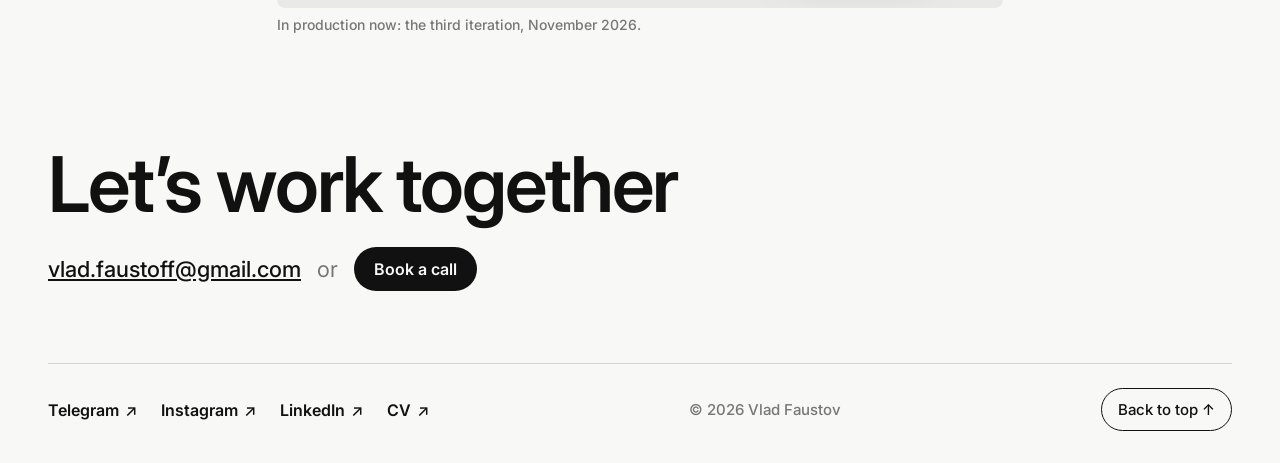
==== commit 2ede73f5: "Type scale and spacing tokens; home, playground and case layout updates Site-wide: - One type scale " ====
--- a/Site/cases/explore/index.html
+++ b/Site/cases/explore/index.html
@@ -124,7 +124,7 @@
     <section class="cs-block">
       <h2 class="cs-block__label">Name and place</h2>
       <div class="cs-block__body cs-stack">
-        <div class="cs-text" style="max-width: 40em">
+        <div class="cs-text">
           <p>
             We took a long time choosing the name, the icon and the position in the tab bar.
             One idea was to make the new tab <mark class="hl">the start screen of the app</mark>. We dropped it:
@@ -170,21 +170,28 @@
       </div>
     </section>
 
-    <!-- Block: next iterations (images to be added) -->
+    <!-- Block: next iterations. Devices are iPad Air 11" and iPhone 15 Pro Max,
+         picked by the proportions of the screenshots -->
     <section class="cs-block">
       <h2 class="cs-block__label">Next iterations</h2>
       <div class="cs-block__body cs-stack">
-        <div class="cs-text" style="max-width: 40em">
+        <div class="cs-text">
           <p>
             The release version was the first iteration, shaped by the results of
             the A/B test. From the start I also <mark class="hl">laid out two more iterations</mark>.
             <mark class="hl">The third iteration is in production now.</mark>
+            This is how it looks today on iPhone and iPad.
           </p>
         </div>
-        <div class="cs-cols-2">
-          <div class="cs-img cs-img--4x3"></div>
-          <div class="cs-img cs-img--4x3"></div>
-        </div>
+        <figure class="cs-figure">
+          <div class="ex-devices">
+            <img src="../../assets/cases/explore/v3-ipad.webp" width="2197" height="1588" loading="lazy"
+                 alt="Explore in production on an iPad in landscape: the tab bar is at the top, market indices fill two rows of five, top stories run in three columns">
+            <img src="../../assets/cases/explore/v3-iphone.webp" width="1011" height="2088" loading="lazy"
+                 alt="Explore in production on an iPhone: shortcuts to News, Calendar and Brokers, market chips, index cards with charts and top stories">
+          </div>
+          <figcaption>In production now: the third iteration, November 2026.</figcaption>
+        </figure>
       </div>
     </section>
 
--- a/Site/css/style.css
+++ b/Site/css/style.css
@@ -18,6 +18,28 @@
      web, but -apple-system renders it on macOS/iOS. Elsewhere — Inter,
      the closest free match (only downloaded when actually used). */
   --font: -apple-system, BlinkMacSystemFont, "SF Pro Text", "SF Pro Display", "Inter", "Segoe UI", Roboto, "Helvetica Neue", Arial, sans-serif;
+
+  /* Type scale. Every text style on the site uses one of these.
+     Exceptions: hero text, .tag and the number badges / drawing labels. */
+  --text-display: 600 clamp(40px, 6vw, 80px)/1 var(--font);      /* page title, case footer */
+  --text-h1:      600 clamp(28px, 4vw, 48px)/1.1 var(--font);    /* case chapter, home contact */
+  --text-title:   600 28px/1.15 var(--font);                     /* company, Awards, case section, metric value */
+  --text-lead:    400 clamp(18px, 2vw, 22px)/1.35 var(--font);   /* quote, footer contact */
+  --text-body:    400 17px/1.5 var(--font);                     /* case intro, text and lists */
+  --text-label:   600 16px/1.25 var(--font);                     /* links, buttons, card titles, meta values */
+  --text-small:   500 15px/1.4 var(--font);                     /* home descriptions, bottom line */
+  --text-caption: 500 14px/1.35 var(--font);                     /* dates, captions, legends, meta labels */
+  --ls-display: -.025em;
+  --ls-h1: -.02em;
+  --ls-title: -.01em;
+
+  /* Gaps between texts: the closer the meaning, the smaller the gap.
+     Always smaller inside a group than between groups. */
+  --gap-pair: 2px;      /* title + its subtitle, role + dates */
+  --gap-item: 4px;      /* list items */
+  --gap-sub: 8px;       /* intro + its bullets, picture + caption */
+  --gap-group: 12px;    /* heading + content, picture + title, list of pairs */
+  --gap-para: 16px;     /* paragraphs, separate thoughts */
 }
 
 *,
@@ -48,8 +70,7 @@
 .label,
 .job__dates,
 .award__place {
-  font-size: 13px;
-  font-weight: 500;
+  font: var(--text-caption);
   color: var(--muted);
 }
 
@@ -75,7 +96,7 @@
   place-items: center;
   background: var(--ph);
   border-radius: var(--radius);
-  font-size: 12px;
+  font: var(--text-caption);
   color: var(--muted);
 }
 
@@ -85,8 +106,7 @@
   display: inline-flex;
   align-items: center;
   gap: 6px;
-  font-weight: 600;
-  font-size: 15px;
+  font: var(--text-label);
   line-height: 30px;
   text-decoration: none;
   color: var(--fg);
@@ -111,6 +131,20 @@
   gap: 24px;
 }
 
+/* Download CV: its own fixed element (not inside .nav, whose stacking context
+   would isolate the blend), white + difference = auto-inverts over any backdrop,
+   same trick as the playground labels */
+.nav-cv {
+  position: fixed;
+  top: 16px;
+  right: calc(var(--gutter) + var(--nav-btn-w, 112px) + 24px);
+  z-index: 20;
+  height: 36px;
+  line-height: 36px;
+  color: #fff;
+  mix-blend-mode: difference;
+}
+
 /* --- Buttons ------------------------------------------------------------ */
 
 .btn {
@@ -119,8 +153,7 @@
   height: 36px;
   padding: 0 16px;
   border-radius: 999px;
-  font-weight: 600;
-  font-size: 15px;
+  font: var(--text-label);
   text-decoration: none;
   white-space: nowrap;
   transition: opacity .15s ease;
@@ -136,7 +169,6 @@
 .btn--lg {
   height: 44px;
   padding: 0 20px;
-  font-size: 16px;
 }
 
 /* --- Progressive top blur ----------------------------------------------
@@ -218,25 +250,23 @@
   display: grid;
   grid-template-columns: minmax(0, 560px) 1fr auto auto;
   gap: 32px 24px;
-  padding: 120px var(--gutter) 64px;
-  border-bottom: 1px solid var(--line);
+  padding: 120px var(--gutter) 32px;
 }
 
 .hero__text {
   grid-column: 1;
   display: grid;
-  gap: 20px;
+  gap: var(--gap-para);
   align-content: start;
   font-weight: 600;
   font-size: 17px;
-  line-height: 1.2;
+  line-height: 1.25;
 }
 
 .hero__hi { font: inherit; }
 
 .hero__note {
-  font-size: 13px;
-  font-weight: 500;
+  font: var(--text-caption);
   color: var(--muted);
 }
 
@@ -244,8 +274,7 @@
   grid-column: 3;
   display: grid;
   justify-items: end;
-  align-content: start;
-  gap: 6px;
+  align-content: start;   /* no gap: links are 30px tall for easy tapping */
 }
 
 .hero__photo {
@@ -266,6 +295,9 @@
   border-bottom: 1px solid var(--line);
 }
 
+/* Work follows Awards/Community: 32px under their rule, like between jobs */
+#work { padding-top: 32px; }
+
 /* No section headings: the first row starts right at the section top */
 .section > .job:first-child { padding-top: 0; border-top: 0; }
 
@@ -283,7 +315,7 @@
   grid-column: 1 / 5;
   grid-row: 1;
   display: grid;
-  gap: 4px;
+  gap: var(--gap-pair);
   align-content: start;
 }
 
@@ -293,10 +325,35 @@
 .job__info--icon > .job__icon { grid-column: 1; grid-row: 1; align-self: start; }
 /* Icon lines up with the first line of the title, even when it wraps */
 .job__info--icon > .job__company { grid-column: 2; grid-row: 1; align-self: start; padding-top: calc((40px - 1.15em) / 2); }
-
-.job__company { font-size: 28px; line-height: 1.15; font-weight: 600; letter-spacing: -.01em; }
-.job__role { color: var(--muted); }
-.job__about { margin-top: 12px; font-size: 14px; color: var(--muted); }
+/* Air under the icon tile, so it doesn't stick to the role line */
+.job__info--icon > .job__icon { margin-bottom: 4px; }
+
+.job__company { font: var(--text-title); letter-spacing: var(--ls-title); }
+.job__role { font: var(--text-small); color: var(--muted); }
+.job__about { margin-top: 10px;   /* + the 2px grid gap = --gap-group */
+  font: var(--text-small); color: var(--muted); }
+
+/* Highlights under the intro: short lines, key numbers in the main colour */
+.job__facts {
+  display: grid;
+  gap: var(--gap-item);
+  margin-top: 6px;              /* + the 2px grid gap = --gap-sub */
+  font: var(--text-small);
+  color: var(--muted);
+}
+.job__facts li { position: relative; padding-left: 14px; }
+.job__facts li::before {
+  content: "";
+  position: absolute;
+  left: 2px;
+  top: calc(.7em - 2px);        /* middle of the first line */
+  width: 4px;
+  height: 4px;
+  border-radius: 50%;
+  background: currentColor;
+}
+.job__about b,
+.job__facts b { color: var(--fg); font-weight: 600; }
 
 /* Cases take 2/3 of the row and show two cards at a time. With more
    than two, the row scrolls sideways (js/cases.js adds the arrows);
@@ -368,7 +425,7 @@
      track, so cards overlapped. Lock the card to its track width. */
   grid-template-columns: minmax(0, 1fr);
   min-width: 0;
-  gap: 6px;
+  gap: var(--gap-pair);
   align-content: start;
   text-decoration: none;
 }
@@ -377,7 +434,7 @@
   width: 100%;
   min-width: 0;
   aspect-ratio: 4 / 3;
-  margin-bottom: 8px;
+  margin-bottom: 10px;   /* + the 2px grid gap = --gap-group */
 }
 
 /* Real image in a card (placeholders use .ph) */
@@ -399,7 +456,7 @@
    Playground video tiles, and stays clipped to the rounded corners */
 .case__frame {
   min-width: 0;
-  margin-bottom: 8px;
+  margin-bottom: 10px;
   overflow: hidden;
   isolation: isolate;   /* Safari: keep the scaled cover clipped */
   border-radius: var(--radius);
@@ -567,8 +624,8 @@
   transition: opacity .6s;
 }
 .case__3d.is-ready canvas { opacity: 1; }
-.case__title { font-size: 16px; font-weight: 600; }
-.case__desc { font-size: 14px; color: var(--muted); }
+.case__title { font: var(--text-label); }
+.case__desc { font: var(--text-small); color: var(--muted); }
 
 /* Clickable cases get an arrow; static ones don't */
 .case--link .case__title::after { content: " →"; }
@@ -577,37 +634,67 @@
 .case__title:has(.tag) { display: flex; flex-wrap: wrap; align-items: baseline; column-gap: .3em; }
 .case__title:has(.tag) .tag { order: 1; align-self: center; margin-left: 2px; vertical-align: 0; }
 
-/* --- Awards (left) + Playground (right) -------------------------------
-   Same columns as a job row: awards take the info column, playground
-   takes the cases area. */
-
-.split {
+/* --- Awards (left) + Community (right), between hero and work ------
+   Same columns as a job row: Awards take the info column, Community
+   starts where the cases start. */
+
+.recog {
+  /* Same rhythm as between jobs: 32px on each side of a rule. The hero already
+     brings 32px above, so no extra top padding here. */
+  padding-block: 0 32px;
   display: grid;
   grid-template-columns: repeat(12, 1fr);
   gap: 40px var(--gap);
   align-items: start;
 }
-
-.split__awards {
-  grid-column: 1 / 5;
-  display: grid;
-  gap: 4px;
-}
-
+.recog__col { display: grid; gap: var(--gap-group); }
+#awards { grid-column: 1 / 5; }
+#community { grid-column: 5 / -1; }
+
+/* --- Contact (left) + Playground (right) ------------------------------ */
+
+.split {
+  display: grid;
+  grid-template-columns: repeat(12, 1fr);
+  gap: 40px var(--gap);
+  align-items: start;
+}
+
+.split__contact { grid-column: 1 / 5; }
 .split__pg { grid-column: 5 / -1; }
+
+/* Closing call to action: title, email, button, links */
+.split__contact {
+  display: flex;
+  flex-direction: column;
+  align-items: flex-start;
+  align-self: stretch;   /* as tall as the playground, so the button can sit on its bottom edge */
+}
+.contact__title {
+  font: var(--text-h1);
+  letter-spacing: var(--ls-h1);
+}
+/* Vertical list, like the links next to the hero photo */
+.contact__links {
+  display: grid;
+  justify-items: start;
+  margin: var(--gap-para) 0 24px;
+}
+/* Desktop: pushed to the bottom edge of the playground. When stacked, there is
+   no spare height and the list's bottom margin is the gap. */
+.contact__cta { margin-top: auto; }
 
 /* Awards and Community share one item: icon tile on the left, text on the right */
 .awards {
   display: grid;
-  gap: 20px;
-  margin-top: 20px;
+  gap: var(--gap-group);
 }
 
 .award {
   display: grid;
   grid-template-columns: 40px minmax(0, 1fr);
   column-gap: 12px;
-  row-gap: 2px;
+  row-gap: var(--gap-pair);
   align-content: start;
   text-decoration: none;
 }
@@ -631,19 +718,38 @@
 div.job__icon { padding: 0; }
 /* Logo that needs a black tile (TradingView) */
 .job__icon--dark { padding: 2px; background: #000; box-shadow: none; }
-.award__title { font-size: 15px; font-weight: 600; }
-.award__desc { font-size: 13px; color: var(--muted); }
+.award__title { font: var(--text-label); }
+.award__desc { font: var(--text-caption); color: var(--muted); }
+.award__stats { display: flex; flex-wrap: wrap; gap: 2px 12px; }
+.stat { display: inline-flex; align-items: center; gap: 4px; }
+/* 1.1em keeps the glyphs optically level with the digits at any text size */
+.stat__icon { width: 1.1em; height: 1.1em; flex: none; }
 .award--link .award__title::after { content: " ↗"; font-weight: 500; }
 
-/* Second list in the left column (Awards under Community) */
-.split__next { margin-top: 48px; }
-
 /* --- Playground (cursor grid, logic in js/playground.js) --------------- */
 
-/* Each row is a justified line: flex: <aspect> 1 0 + aspect-ratio: <aspect> gives
-   every tile in a row the same height and makes the row fill the full width.
+/* Each row is a justified line: flex: <aspect> 1 0 makes tile widths proportional
+   to their aspect and the row fill the full width; js/playground.js sets the row
+   height (--row-h) so every tile keeps its exact aspect.
    Rows never wrap; js/playground.js hides tiles that would make a row too short,
    so the whole grid always stays a clean rectangle. */
+/* Hero tile in the top-right corner, as tall as the first rows (js/playground.js
+   shortens those rows and sizes the hero); when narrow (.pg--stacked) it goes on top. */
+.pg { position: relative; }
+.pg__tile.pg__hero {   /* beats .pg__tile below */
+  position: absolute;
+  top: 0;
+  right: 0;
+  aspect-ratio: var(--hero-a);
+}
+.pg--stacked .pg__tile.pg__hero {
+  position: relative;   /* not static: the absolutely placed video must stay inside it */
+  top: auto;
+  right: auto;
+  width: 100%;
+  margin-bottom: var(--card-gap);
+}
+
 .pg__row {
   display: flex;
   flex-wrap: nowrap;
@@ -657,6 +763,7 @@
   position: relative;
   isolation: isolate;   /* Safari: keep the scaled video clipped to the rounded corners */
   min-width: 0;   /* otherwise a <video>'s intrinsic width can stretch the row */
+  min-height: 0;
   overflow: hidden;
   border-radius: var(--radius);
   border: 1px solid rgb(0 0 0 / .08);
@@ -666,7 +773,11 @@
 .pg__tile--hidden { display: none; }
 
 /* Background is a bit larger than the tile so the parallax has room */
+/* Absolutely placed, so the video's own size never feeds into the tile's size
+   (Safari otherwise grows the tile to fit the video) */
 .pg__media {
+  position: absolute;
+  inset: 0;
   width: 100%;
   height: 100%;
   background-size: 120% 120%;
@@ -692,7 +803,7 @@
   left: 14px;
   bottom: 12px;
   color: #fff;
-  font-size: 13px;
+  font: var(--text-caption);
   opacity: .85;
   mix-blend-mode: difference;
 }
@@ -705,10 +816,8 @@
 
 /* Same as the case header title (.cs-head__title) */
 .footer__title {
-  font-size: clamp(40px, 6vw, 80px);
-  line-height: 1;
-  letter-spacing: -.03em;
-  font-weight: 800;
+  font: var(--text-display);
+  letter-spacing: var(--ls-display);
 }
 
 .footer__contact {
@@ -717,11 +826,16 @@
   align-items: center;
   gap: 8px 16px;
   margin-top: 24px;
-  font-size: clamp(17px, 1.8vw, 20px);
+  font: var(--text-lead);
 }
 
 .footer__email { font-weight: 500; }
 .footer__or { color: var(--muted); }
+
+/* Home page: the call to action lives next to the playground, so the
+   footer is just the bottom line */
+.footer--slim { padding-top: 0; }
+.footer--slim .footer__bottom { margin-top: 0; border-top: 0; }
 
 .footer__bottom {
   display: flex;
@@ -732,7 +846,7 @@
   margin-top: 72px;
   padding-top: 24px;
   border-top: 1px solid var(--line);
-  font-size: 14px;
+  font: var(--text-small);
 }
 
 .footer__links { display: flex; flex-wrap: wrap; gap: 4px 24px; }
@@ -755,46 +869,50 @@
   .job__info,
   .job__cases,
   .cases-nav,
-  .split__awards,
+  #awards,
+  #community,
+  .split__contact,
   .split__pg { grid-column: 1 / -1; }
+  .split__contact { grid-row: 2; }   /* playground first, contact closes the page */
   .job__cases,
   .cases-nav { grid-row: 2; }
 
   .awards { grid-template-columns: repeat(3, 1fr); gap: var(--gap); }
 }
 
-/* --- Hero on narrow screens (Framer layout) ----------------------------
-   Text on top, full width. Below: links on the left, photo on the right,
-   bottom-aligned with the last link. */
+/* --- Hero on narrow screens ---------------------------------------------
+   Links on the left and photo on the right come first, bottom-aligned with
+   the last link; the intro text follows below, full width. */
 
 @media (max-width: 700px) {
   .hero { grid-template-columns: 1fr auto; row-gap: 32px; }
-  .hero__text { grid-column: 1 / -1; }
-  .hero__links { grid-column: 1; align-self: end; justify-items: start; gap: 4px; }
-  .hero__photo { grid-column: 2; align-self: end; width: 100px; }
+  .hero__links { grid-column: 1; grid-row: 1; align-self: end; justify-items: start; }
+  .hero__photo { grid-column: 2; grid-row: 1; align-self: end; width: 100px; }
+  .hero__text { grid-column: 1 / -1; grid-row: 2; }
 }
 
 /* --- Phone ------------------------------------------------------------- */
 
 @media (max-width: 600px) {
-  :root { --gutter: 24px; }
-
-  .hero { padding-top: 112px; padding-bottom: 48px; }  /* text starts below the top blur */
+  :root {
+    --gutter: 24px;
+    --text-title: 600 24px/1.15 var(--font);
+    --text-label: 600 15px/1.25 var(--font);
+  }
+
+  .hero { padding-top: 112px; padding-bottom: 24px; }  /* text starts below the top blur */
   .nav { gap: 16px; }
-
-  /* Two half-width cards per row, no sideways scroll */
-  .job__company { font-size: 24px; }
-
+  .nav-cv { right: calc(var(--gutter) + var(--nav-btn-w, 112px) + 16px); }
+
+  /* One full-width card per row, no sideways scroll */
   .job__cases {
     display: grid;
-    grid-template-columns: repeat(2, minmax(0, 1fr));
-    row-gap: 24px;
+    grid-template-columns: minmax(0, 1fr);
+    row-gap: 32px;
     overflow: visible;
   }
   .cases-nav { display: none; }
-  .case__title { font-size: 15px; }
-  .case__desc { font-size: 13px; }
-  .awards { grid-template-columns: 1fr; gap: 20px; }
+  .awards { grid-template-columns: 1fr; gap: var(--gap-group); }
 
   .footer__bottom { flex-direction: column; align-items: flex-start; }
 }
--- a/Site/css/case.css
+++ b/Site/css/case.css
@@ -3,11 +3,14 @@
    Loaded after style.css; reuses its tokens, nav, blur, footer.
 
    Cases won't all look the same, so the page is built from
-   independent blocks. Each block is a two-column row: a narrow
-   label column on the left (so a short label isn't far from its
-   text), content on the right; or full width.
+   independent blocks. On desktop a block has three columns: labels
+   (1/6), the story (4/6: text and all its pictures, centred on the
+   page), and an empty one (1/6). Only a main image goes edge to
+   edge: .cs-block--full. Up to 1100px: one column.
    Mix and reorder blocks freely per case.
    ========================================================== */
+
+main { --story: min((100% - 2 * 48px) * 4 / 6, 896px); }   /* story column; the cap keeps lines readable on big screens */
 
 /* --- Back link (top-left, mirrors the nav) ---------------------------- */
 
@@ -23,7 +26,7 @@
 .cs-head {
   display: grid;
   grid-template-columns: repeat(12, 1fr);
-  gap: 32px var(--gap);
+  gap: 24px var(--gap);
   padding: 120px var(--gutter) 48px;
 }
 
@@ -32,10 +35,8 @@
   display: flex;
   align-items: center;
   gap: .3em;
-  font-size: clamp(40px, 6vw, 80px);
-  line-height: 1;
-  letter-spacing: -.03em;
-  font-weight: 800;
+  font: var(--text-display);
+  letter-spacing: var(--ls-display);
 }
 
 /* App icon before the title. The icon is a squircle with transparent
@@ -55,9 +56,9 @@
 
 .cs-head__lead {
   grid-column: 1 / 8;
+  max-width: 680px;   /* comfortable line length */
   margin: 0;
-  font-size: clamp(18px, 2vw, 22px);
-  line-height: 1.35;
+  font: var(--text-body);
 }
 
 .cs-head__meta {
@@ -68,8 +69,8 @@
   align-content: start;
 }
 
-.cs-head__meta dt { font-size: 13px; font-weight: 500; color: var(--muted); }
-.cs-head__meta dd { margin: 2px 0 0; font-size: 15px; font-weight: 600; }
+.cs-head__meta dt { font: var(--text-caption); color: var(--muted); }
+.cs-head__meta dd { margin: var(--gap-pair) 0 0; font: var(--text-label); }
 .cs-head__meta dd a {
   color: inherit;
   text-decoration: underline;
@@ -81,30 +82,41 @@
 .cs-head__meta dd a::after { content: " ↗"; font-weight: 400; color: var(--muted); }
 .cs-head__meta dd a:hover { text-decoration-color: currentColor; }
 
+/* Wide screens: meta sits beside the title, its first label level with the
+   title's capitals. The title keeps to the left columns and wraps. */
+@media (min-width: 961px) {
+  .cs-head { grid-template-rows: auto 1fr; }   /* a tall meta doesn't push the lead down */
+  .cs-head__title { grid-column: 1 / 9; grid-row: 1; }
+  .cs-head__lead { grid-row: 2; }
+  .cs-head__meta {
+    grid-row: 1 / span 2;
+    padding-top: calc(clamp(40px, 6vw, 80px) * .15 - 4.5px);
+  }
+}
+
 /* --- Blocks ------------------------------------------------------------ */
 
 .cs-block {
   display: grid;
-  grid-template-columns: minmax(200px, 22%) minmax(0, 1fr);
+  grid-template-columns: minmax(0, 1fr) minmax(0, var(--story)) minmax(0, 1fr);
   gap: var(--card-gap) 48px;
   padding: 32px var(--gutter);
 }
 
-/* Big grey label, half the case title size. Lighter than --muted:
-   it shouldn't compete with the text. */
+/* Same as the company titles on the home page (.job__company) */
 .cs-block__label {
   grid-column: 1;
   margin: 0;
-  font-size: clamp(24px, 3vw, 40px);
-  line-height: 1.1;
-  letter-spacing: -.02em;
-  font-weight: 800;
-  color: #bdbdb9;
+  font: var(--text-title);
+  letter-spacing: var(--ls-title);
+  color: var(--fg);
 }
 
 .cs-block__body,
 .cs-block__body--text { grid-column: 2; }
-.cs-block__body--text { max-width: 680px; }   /* comfortable line length */
+
+/* Main image: from the left to the right edge of the page */
+.cs-block--full       { grid-template-columns: minmax(0, 1fr); }
 .cs-block--full > *   { grid-column: 1 / -1; }
 
 /* Placeholder media */
@@ -136,41 +148,50 @@
 }
 
 /* Real text inside a block */
-.cs-text { display: grid; gap: 1em; font-size: 17px; line-height: 1.55; }
+.cs-text { display: grid; gap: var(--gap-para); font: var(--text-body); }
 .cs-text p { margin: 0; }
-.cs-text--lead { font-size: clamp(18px, 2vw, 22px); line-height: 1.35; }
+.cs-text--lead { font: var(--text-lead); }
 
 /* Image with its own aspect ratio (screenshots, mockups) */
-.cs-figure { margin: 0; display: grid; gap: 10px; }
+.cs-figure { margin: 0; display: grid; gap: var(--gap-sub); }
 .cs-figure img { display: block; width: 100%; height: auto; border-radius: var(--radius); }
 .cs-figure--white img { background: #fff; padding: 4% 3%; }
-.cs-figure figcaption { font-size: 13px; color: var(--muted); }
+.cs-figure figcaption { font: var(--text-caption); color: var(--muted); }
 
 /* Stack: text above media inside one body column */
-.cs-stack { display: grid; gap: 32px; }
+.cs-stack { display: grid; gap: 24px; }
 
 /* Metrics row */
-.cs-metric { display: grid; gap: 6px; align-content: start; padding: 20px; border-radius: var(--radius); background: var(--ph); }
-.cs-metric__value { font-size: clamp(28px, 3.2vw, 40px); font-weight: 600; letter-spacing: -.02em; line-height: 1.1; }
-.cs-metric__label { font-size: 13px; line-height: 1.35; color: var(--muted); }
+.cs-metric { display: grid; gap: var(--gap-item); align-content: start; padding: 20px; border-radius: var(--radius); background: var(--ph); }
+.cs-metric__value { font: var(--text-title); letter-spacing: var(--ls-title); }
+.cs-metric__label { font: var(--text-caption); color: var(--muted); }
+
+/* The label column is narrow here: long words must fit */
+@media (min-width: 1101px) {
+  .cs-block__label { font-size: clamp(20px, 1.95vw, 28px); }
+  .cs-block__label--chapter { font-size: clamp(32px, 3vw, 48px); }
+}
+
+/* Three tiles in a row: the value and padding follow the story column */
+@media (min-width: 1101px) {
+  .cs-cols-3 { container-type: inline-size; }
+  .cs-cols-3 .cs-metric { padding: clamp(14px, 2.9cqi, 20px); }
+  .cs-cols-3 .cs-metric__value { font-size: clamp(18px, 3.6cqi, 28px); }
+}
 
 /* Quote */
 .cs-quote {
   margin: 0;
   padding-left: 20px;
   border-left: 2px solid var(--fg);
-  font-size: clamp(20px, 2.2vw, 26px);
-  line-height: 1.35;
-  letter-spacing: -.01em;
-  font-weight: 500;
-}
-.cs-quote cite { display: block; margin-top: 12px; font-size: 13px; font-style: normal; font-weight: 500; color: var(--muted); letter-spacing: 0; }
+  font: var(--text-lead);
+}
+.cs-quote cite { display: block; margin-top: 12px; font: var(--text-caption); color: var(--muted); }
 
 /* Block type hint (for the skeleton only) */
 .cs-hint {
   grid-column: 1 / -1;
-  font-size: 12px;
-  font-weight: 500;
+  font: var(--text-caption);
   color: var(--muted);
 }
 
@@ -186,8 +207,8 @@
   text-decoration: none;
 }
 
-.cs-next__label { font-size: 13px; font-weight: 500; color: var(--muted); }
-.cs-next__title { font-size: clamp(28px, 4vw, 48px); font-weight: 600; letter-spacing: -.02em; }
+.cs-next__label { font: var(--text-caption); color: var(--muted); }
+.cs-next__title { font: var(--text-h1); letter-spacing: var(--ls-h1); }
 .cs-next__title::after { content: " →"; }
 
 /* --- Responsive -------------------------------------------------------- */
@@ -195,14 +216,17 @@
 @media (max-width: 960px) {
   .cs-head__lead,
   .cs-head__meta { grid-column: 1 / -1; }
-
+  .cs-head__lead { max-width: none; }
+  .cs-head__meta { grid-template-columns: repeat(4, 1fr); }
+}
+
+@media (max-width: 1100px) {
   /* blocks: the label goes above its content */
   .cs-block { grid-template-columns: minmax(0, 1fr); }
   .cs-block__label,
   .cs-block__body,
   .cs-block__body--text { grid-column: 1; }
 
-  .cs-head__meta { grid-template-columns: repeat(4, 1fr); }
   .cs-block__label { margin-bottom: 8px; }
 }
 
@@ -213,6 +237,11 @@
   .cs-cols-2 { grid-template-columns: 1fr; }
   .cs-cols-3,
   .cs-cols-4 { grid-template-columns: repeat(2, minmax(0, 1fr)); }
+}
+
+/* Smallest phones: two metric tiles in a row are too narrow for long words */
+@media (max-width: 359px) {
+  .cs-cols-3 { grid-template-columns: 1fr; }
 }
 
 /* NDA badge next to the case title: the card badge, scaled up */
@@ -230,8 +259,8 @@
 
 /* Token table: scrolls inside its box on narrow screens */
 .cs-table-wrap { overflow-x: auto; border-radius: var(--radius); background: var(--ph); }
-.cs-table { width: 100%; min-width: 560px; border-collapse: collapse; font-size: 14px; line-height: 1.4; }
-.cs-table th { text-align: left; font-size: 12px; font-weight: 500; color: var(--muted); padding: 14px 16px 10px; }
+.cs-table { width: 100%; min-width: 560px; border-collapse: collapse; font: var(--text-small); }
+.cs-table th { text-align: left; font: var(--text-caption); color: var(--muted); padding: 14px 16px 10px; }
 .cs-table td { padding: 10px 16px; border-top: 1px solid var(--line); white-space: nowrap; font-variant-numeric: tabular-nums; }
 .cs-table td:last-child { color: var(--muted); }
 .cs-table code { font-family: ui-monospace, "SF Mono", Menlo, Consolas, monospace; font-size: 13px; }
@@ -245,7 +274,7 @@
   background: var(--c);
   box-shadow: inset 0 0 0 1px rgba(0, 0, 0, .12);
 }
-.cs-caption { margin: -20px 0 0; font-size: 13px; color: var(--muted); }
+.cs-caption { margin: -20px 0 0; font: var(--text-caption); color: var(--muted); }
 
 /* Explore: three phones showing one tall screenshot at different scroll
    positions. The screenshot is 235×2000; a screen shows 235×509 of it.
@@ -279,6 +308,31 @@
 .ex-phone__status img { top: 0; }
 .ex-phone__tabs { bottom: 0; height: calc(100% * 64 / 509); }
 .ex-phone__tabs img { bottom: 0; }
+
+/* Explore: the production screen on an iPad with an iPhone lying on its
+   bottom right corner, in true relative size. Widths in mm, incl. the
+   buttons: iPad Air 11" 249.4, iPhone 15 Pro Max 78, overlap 22
+   => total 305.4. The phone hangs a bit below the iPad. */
+.ex-devices {
+  display: grid;
+  overflow: hidden;                             /* keeps the phone shadow inside the panel */
+  padding: clamp(20px, 4vw, 64px) clamp(16px, 5vw, 80px);
+  border-radius: var(--radius);
+  background: #e9e9e6;
+}
+.cs-figure .ex-devices img {
+  grid-area: 1 / 1;
+  display: block;
+  height: auto;
+  border-radius: 0;
+  filter: drop-shadow(0 12px 20px rgba(0, 0, 0, .16));
+}
+.cs-figure .ex-devices img:first-child { width: 81.66%; margin-bottom: 3.5%; }
+.cs-figure .ex-devices img:last-child {
+  width: 25.54%;
+  place-self: end;
+  filter: drop-shadow(0 2px 3px rgba(0, 0, 0, .25)) drop-shadow(-4px 14px 22px rgba(0, 0, 0, .32));
+}
 
 /* Highlighted key point inside case text: semi-bold with a 10% blue
    marker stroke on the lower part of the line. Test on the Explore case.
@@ -359,12 +413,12 @@
   border-radius: 50%;
   background: #2962ff;
   color: #fff;
-  font-size: 12px;
+  font-size: 11px;
   font-weight: 600;
   line-height: 22px;
   text-align: center;
 }
-.wd-legend { margin: 0; padding: 0; list-style: none; display: grid; gap: 4px; counter-reset: wdl; font-size: 13px; line-height: 1.45; color: var(--muted); }
+.wd-legend { margin: 0; padding: 0; list-style: none; display: grid; gap: 4px; counter-reset: wdl; font: var(--text-caption); color: var(--muted); }
 .wd-legend li { position: relative; padding-left: 26px; counter-increment: wdl; }
 .wd-legend li::before {
   content: counter(wdl);
@@ -424,15 +478,24 @@
   .wd-grid__large { grid-column: 1 / -1; grid-row: auto; }
 }
 
-/* iPhone SE vs Pro Max: text on the left, blueprint on the right.
+/* Text with a picture under it; on wide screens the picture is on the
+   right. With --phone the picture is narrow and stays right of the text until phone widths. */
+.wd-split { display: grid; grid-template-columns: minmax(0, 1fr); gap: 24px; align-items: start; }
+.wd-split--phone { grid-template-columns: minmax(0, 1fr) minmax(0, min(40%, var(--side, 260px))); gap: 32px; }
+@media (max-width: 600px) {
+  .wd-split--phone { grid-template-columns: minmax(0, 1fr); gap: 24px; }
+}
+@media (min-width: 1280px) {
+  /* all these pictures fill the 440px column: their edges are in line */
+  .wd-split:not(.wd-split--phone) { grid-template-columns: minmax(0, 1fr) minmax(0, min(440px, 58%)); gap: 40px; }
+  .wd-split .wd-anatomy,
+  .wd-split .wd-sizes { width: 100%; }
+  .cs-figure img.wd-plain.wd-plain { max-width: none; }
+}
+
+/* iPhone SE vs Pro Max.
    Light blueprint style: blue grid fading out at the edges, blue outlines,
    centre lines, dimension lines with slash ticks. No panel behind it. */
-.wd-split {
-  display: grid;
-  grid-template-columns: minmax(0, 2fr) minmax(0, 3fr);
-  gap: 40px;
-  align-items: start;   /* text starts at the top edge of the picture */
-}
 .wd-sizes { width: min(100%, 460px); }
 .wd-sizes svg { display: block; width: 100%; height: auto; font-family: var(--font); --bp: #2251d1; }
 .bp-grid        { fill: none; stroke: var(--bp); stroke-width: .5; opacity: .14; }
@@ -445,21 +508,6 @@
 .bp-tick  { stroke: var(--bp); stroke-width: 2; }
 .bp-num   { fill: var(--bp); font-size: 22px; font-weight: 600; font-variant-numeric: tabular-nums; letter-spacing: .04em; }
 .bp-name  { fill: var(--bp); font-size: 20px; font-weight: 600; letter-spacing: .02em; }
-@media (max-width: 1100px) {
-  .wd-split { grid-template-columns: 1fr; gap: 24px; }
-}
-
-/* Picture pushed to the right edge shared by the other pictures (884px) */
-.wd-split--end { max-width: 884px; grid-template-columns: minmax(0, 1fr) minmax(0, 260px); }
-
-/* A phone screenshot stays right of the text until phone widths */
-@media (max-width: 1100px) {
-  .wd-split--phone { grid-template-columns: minmax(0, 1fr) minmax(0, var(--side, 220px)); gap: 32px; }
-}
-@media (max-width: 600px) {
-  .wd-split--phone { grid-template-columns: 1fr; gap: 24px; }
-}
-
 /* iPad home screen next to the text, without the grey panel */
 .wd-ipad--solo { width: min(100%, 440px); }
 
@@ -471,27 +519,25 @@
 .cs-figure img.wd-shot { width: 100%; max-width: 420px; height: auto; }
 .cs-figure img.wd-shot--wide { max-width: 400px; }
 .wd-spec img { border-radius: 12px; }
-.wd-spec { max-width: 884px; }          /* right edge in line with the Sizes diagram */
 .cs-stack--tight { gap: 16px; }
 
 .wd-limits {
   display: grid;
-  grid-template-columns: repeat(4, minmax(0, 1fr));
+  grid-template-columns: repeat(2, minmax(0, 1fr));
   gap: var(--card-gap);
-  max-width: 884px;   /* right edge in line with the other pictures */
 }
 .wd-limit {
   display: grid;
   align-content: start;
-  gap: 6px;
+  gap: var(--gap-item);
   padding: 16px;
   border-radius: var(--radius);
   background: linear-gradient(160deg, #d6e1f5, #dfe4f6 55%, #e6e6f6);
 }
-.wd-limit__title { margin: 0; font-size: 15px; font-weight: 600; letter-spacing: -.01em; }
-.wd-limit p { margin: 0; font-size: 13px; line-height: 1.45; color: #3c4256; }
-
-.wd-list { margin: 0; padding-left: 1.2em; list-style: disc; display: grid; gap: .35em; max-width: 680px; font-size: 15px; line-height: 1.5; }
+.wd-limit__title { margin: 0; font: var(--text-label); }
+.wd-limit p { margin: 0; font: var(--text-caption); color: #3c4256; }
+
+.wd-list { margin: 0; padding-left: 1.2em; list-style: disc; display: grid; gap: .35em; font: var(--text-body); }
 .wd-list li::marker { color: var(--muted); }
 
 .wd-phones {
@@ -507,11 +553,7 @@
   outline: 1px solid rgba(0, 0, 0, .08);
   outline-offset: -1px;
 }
-@media (max-width: 1100px) {
-  .wd-limits { grid-template-columns: repeat(2, minmax(0, 1fr)); }
-}
 @media (max-width: 600px) {
-  .wd-limits { grid-template-columns: repeat(2, minmax(0, 1fr)); gap: 8px; }
   .wd-limit { padding: 14px; }
 }
 
@@ -539,10 +581,10 @@
   right: var(--gutter);
   border-top: 1px solid var(--line);
 }
-.cs-block__label--chapter { font-size: clamp(28px, 4vw, 48px); color: #111; }
+.cs-block__label--chapter { font: var(--text-h1); letter-spacing: var(--ls-h1); }
 .cs-head + .cs-part { margin-top: 0; border-top: 0; padding-top: 16px; }
-.cs-part__num { margin: 0; font-size: 13px; font-weight: 500; color: var(--muted); }
-.cs-part__title { margin: 0; font-size: clamp(28px, 4vw, 48px); font-weight: 800; letter-spacing: -.02em; line-height: 1.1; }
+.cs-part__num { margin: 0; font: var(--text-caption); color: var(--muted); }
+.cs-part__title { margin: 0; font: var(--text-h1); letter-spacing: var(--ls-h1); }
 
 .cs-head__lead a {
   color: inherit;
